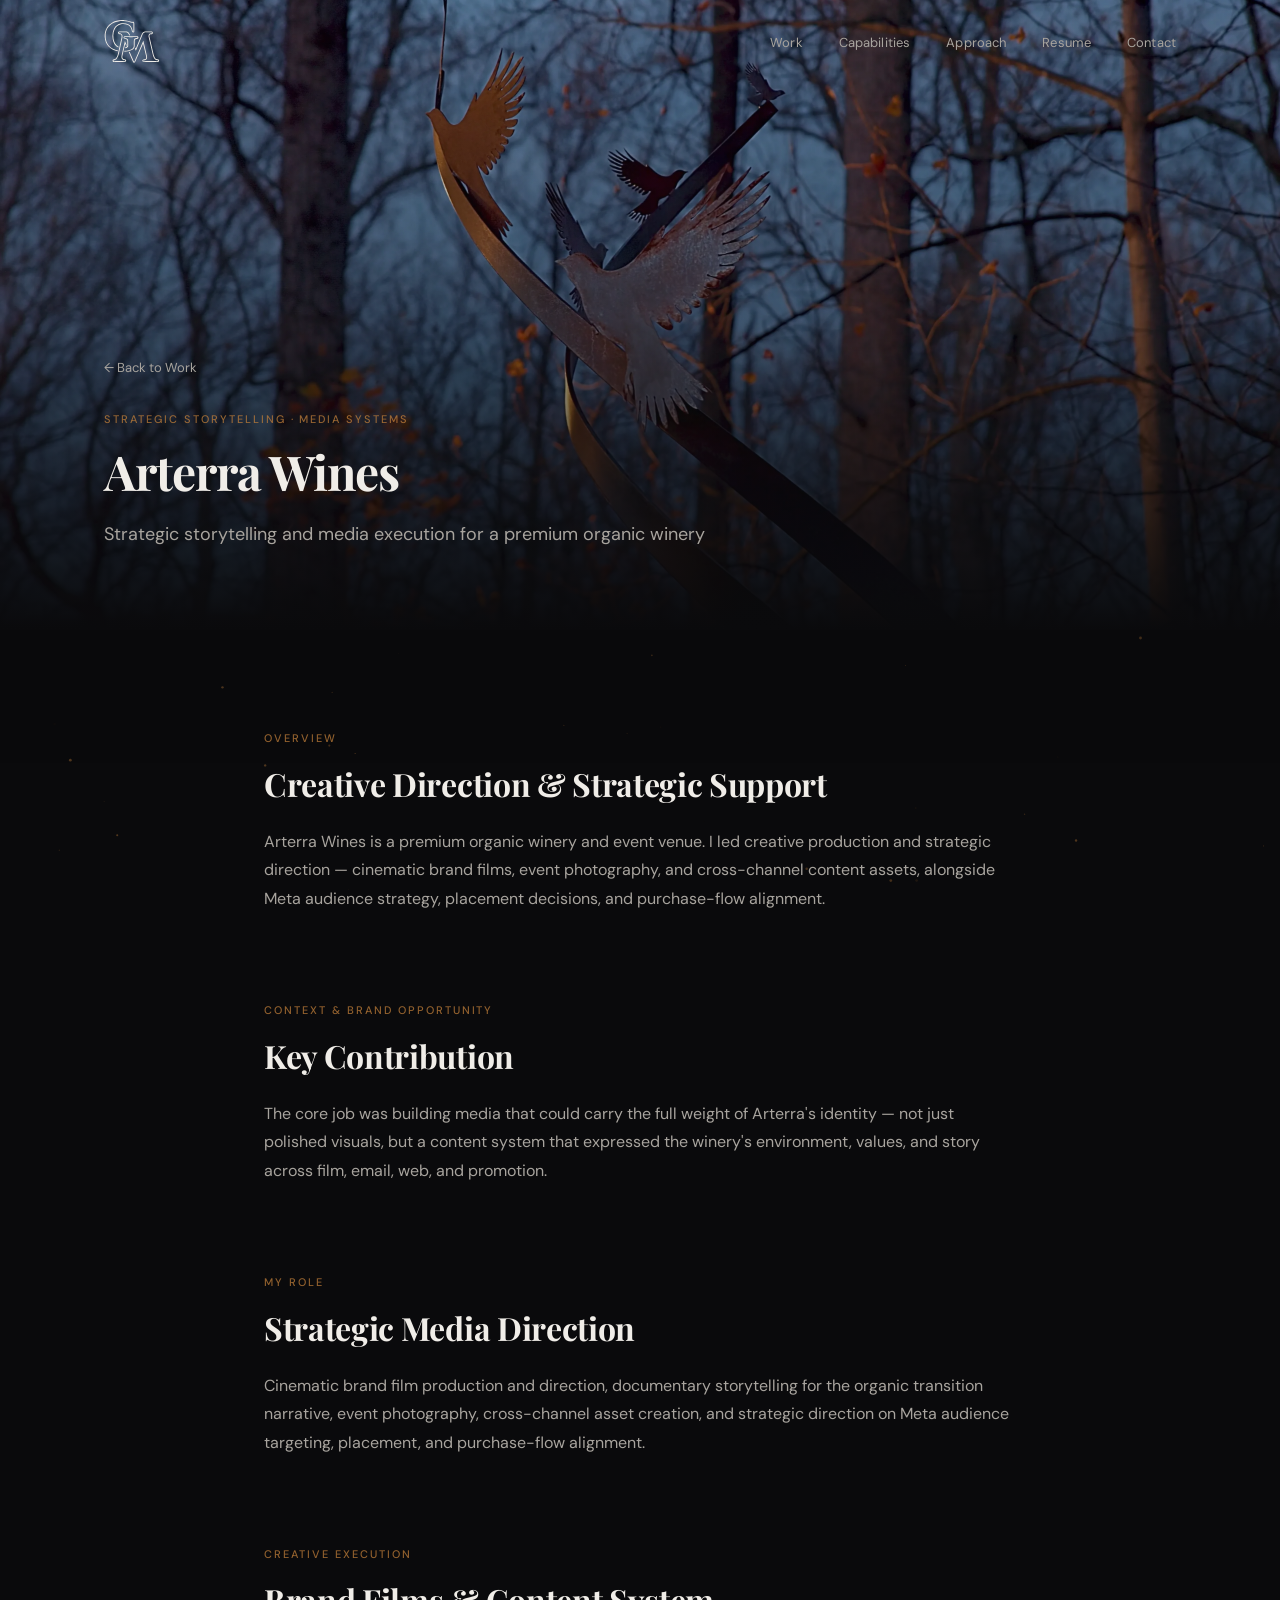
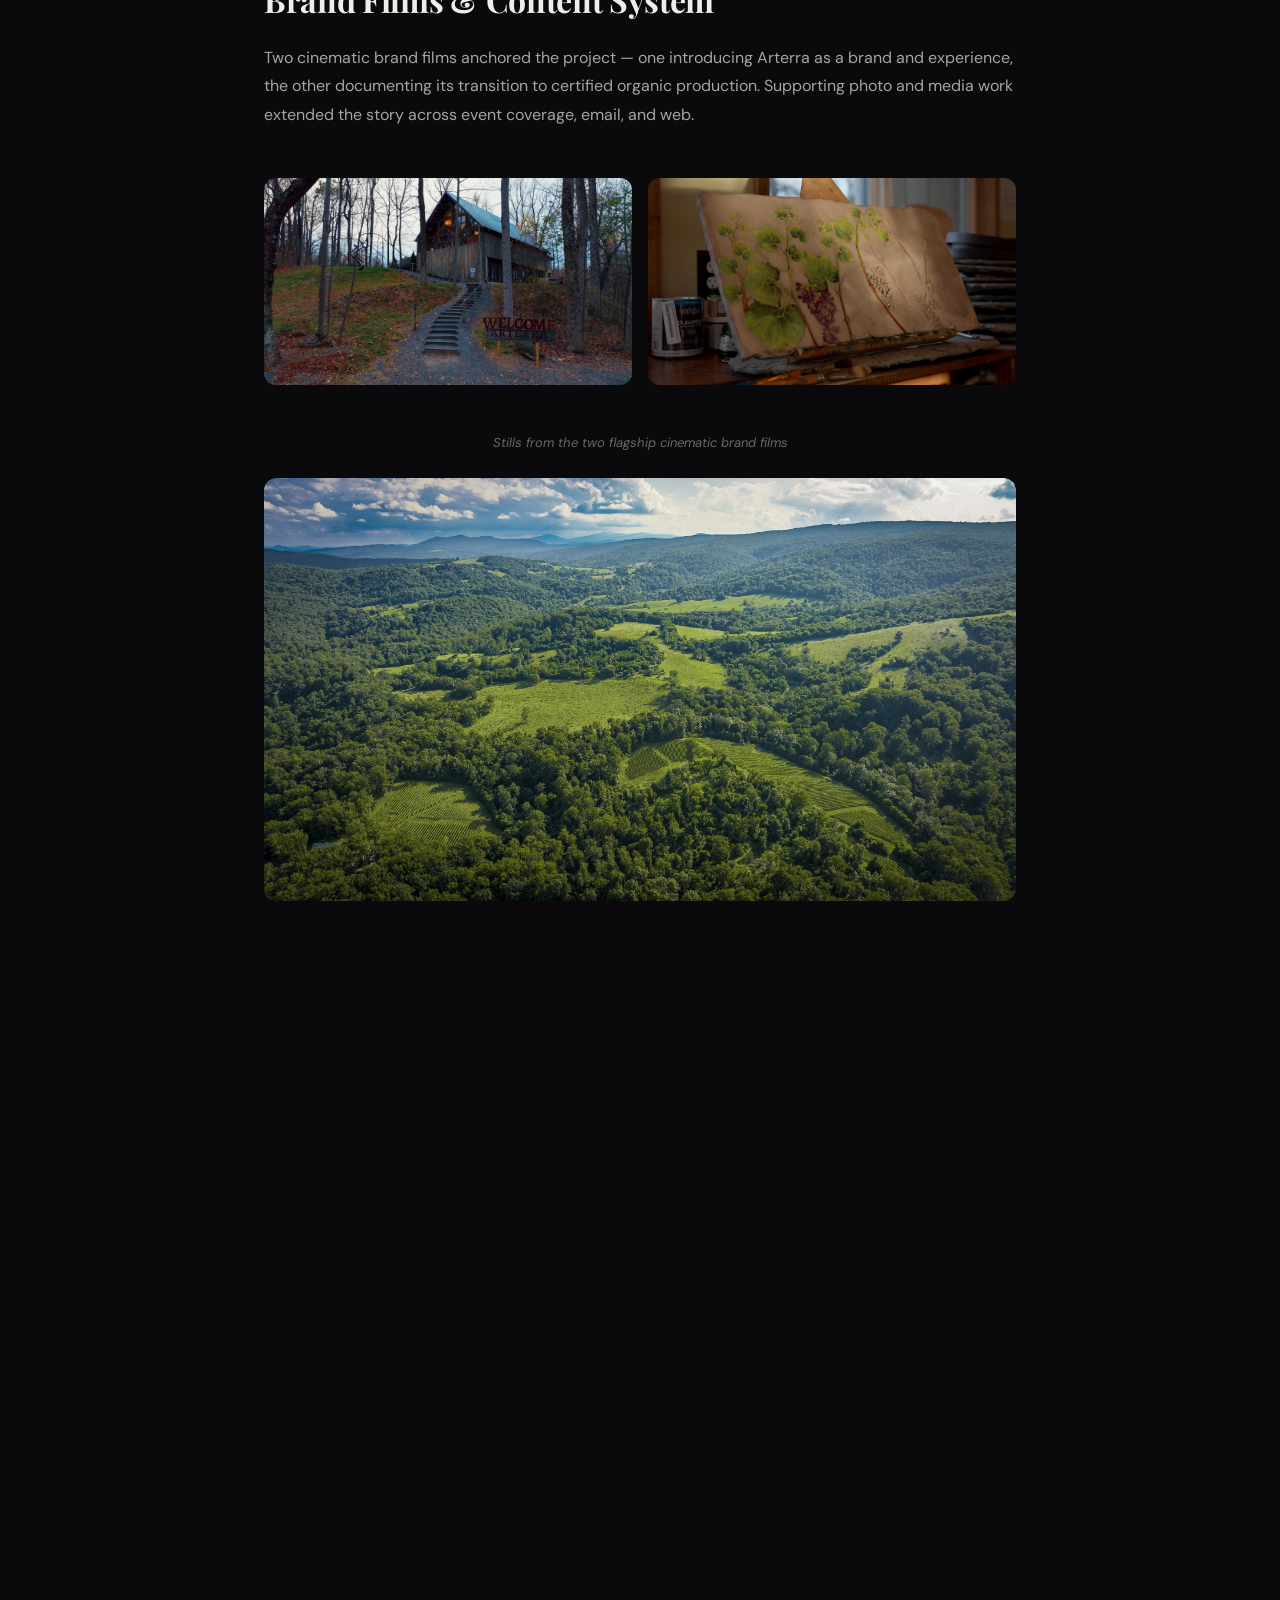
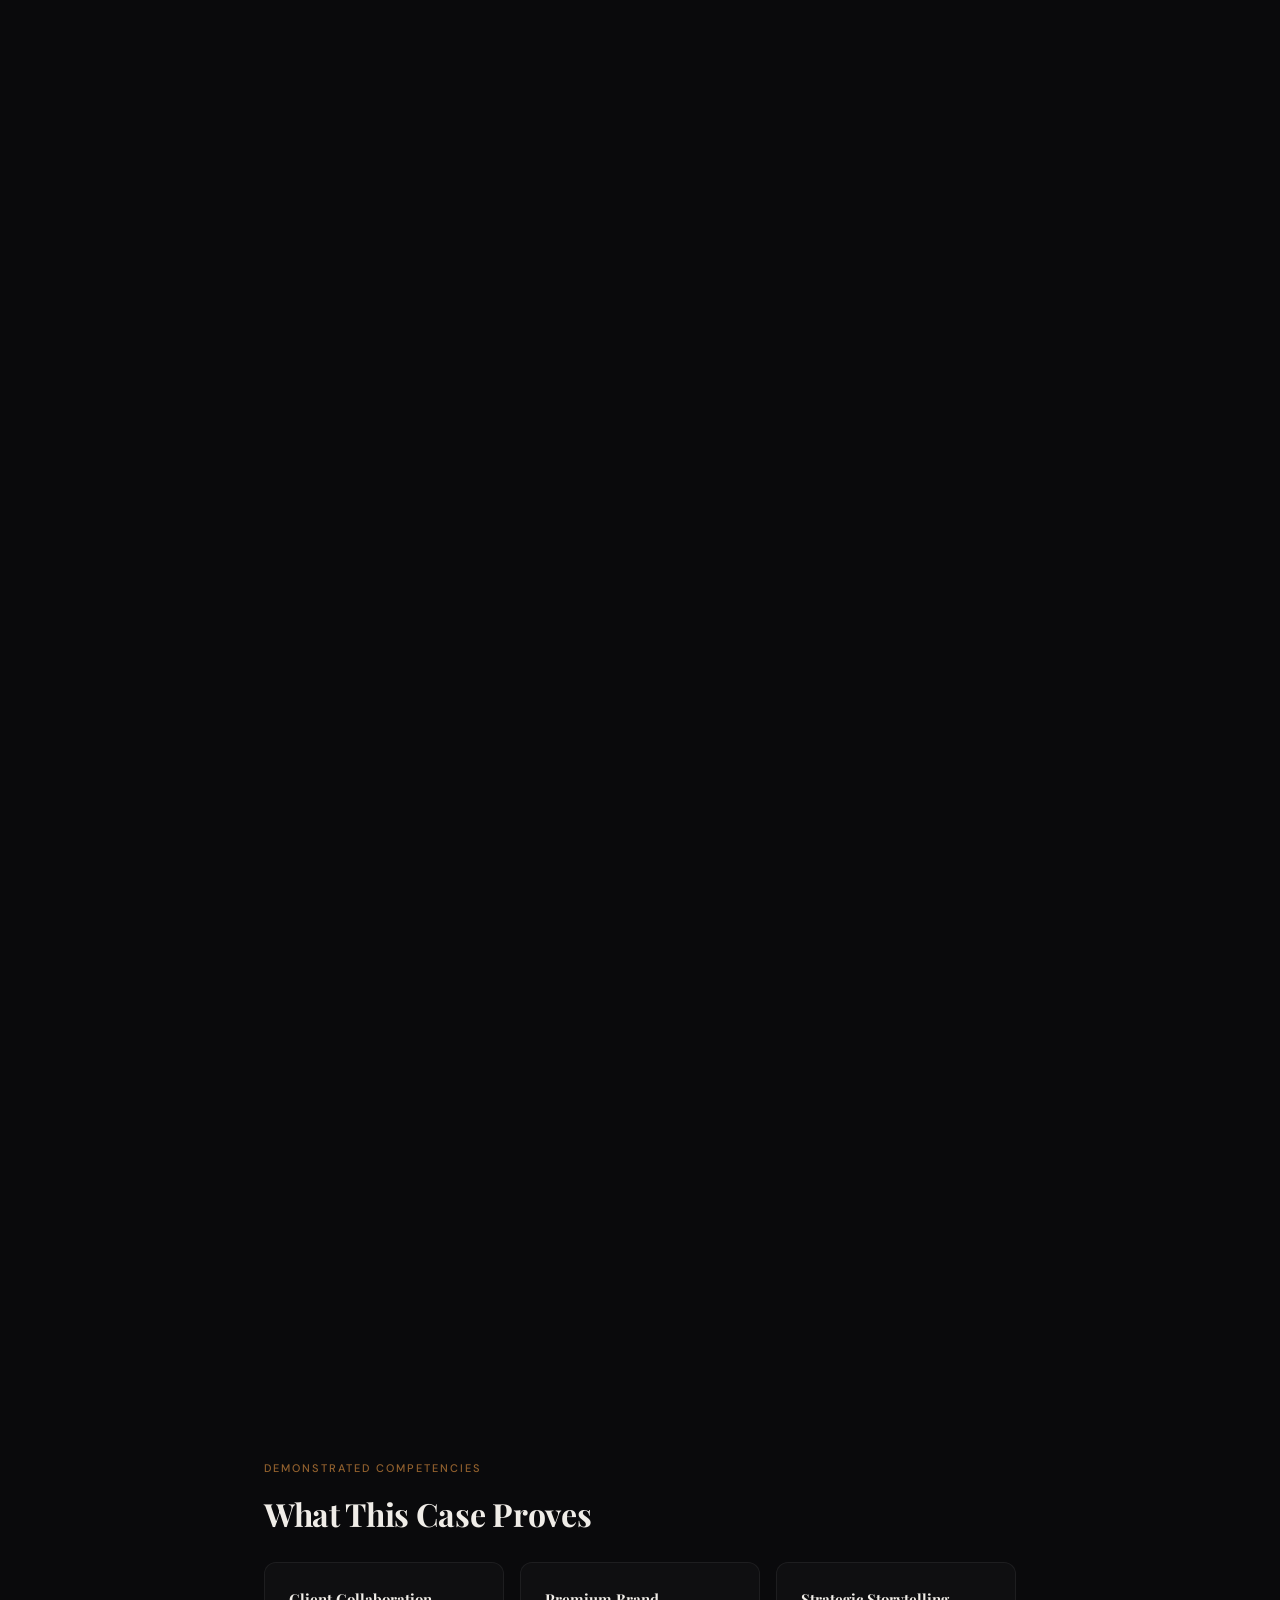
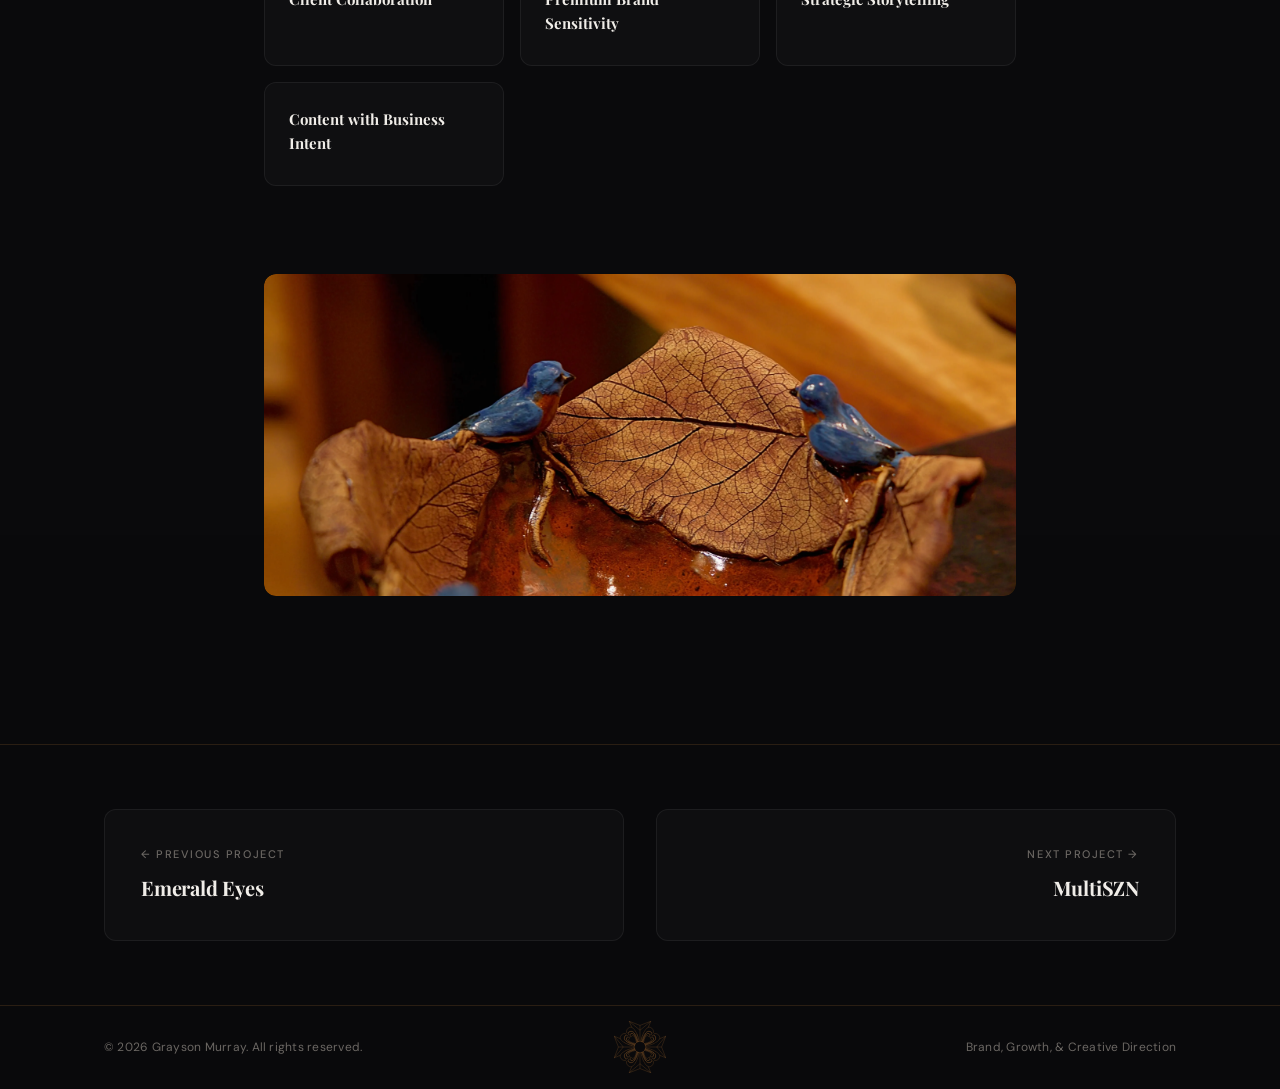
==== arterra-wines.html @ 1dba3976 "Final Edits - Copy & Web Img" ====
<!DOCTYPE html>
<html lang="en">
<head>
  <meta charset="UTF-8">
  <meta name="viewport" content="width=device-width, initial-scale=1.0">
  <link rel="icon" type="image/svg+xml" href="favicon.svg">
  <link rel="icon" type="image/png" sizes="32x32" href="favicon-32x32.png">
  <link rel="icon" type="image/png" sizes="16x16" href="favicon-16x16.png">
  <link rel="apple-touch-icon" sizes="180x180" href="apple-touch-icon.png">
  <title>Arterra Wines — Case Study | Grayson Murray</title>
  <meta name="description" content="Strategic storytelling and media execution for a premium organic winery.">
  <link rel="preconnect" href="https://fonts.googleapis.com">
  <link rel="preconnect" href="https://fonts.gstatic.com" crossorigin>
  <link href="https://fonts.googleapis.com/css2?family=DM+Sans:ital,opsz,wght@0,9..40,400;0,9..40,500;1,9..40,400&family=Playfair+Display:ital,wght@0,400;0,600;0,700;1,400&display=swap" rel="stylesheet">
  <link rel="stylesheet" href="styles.css?v=9">
</head>
<body>

  <!-- Starfield canvas — fixed behind all content -->
  <canvas id="starfield" aria-hidden="true"></canvas>


  <!-- Navigation -->
  <nav class="nav" id="nav">
    <div class="container">
      <a href="index.html" class="nav__logo" aria-label="Grayson Murray — Home">
        <svg class="nav__logo-svg" viewBox="-10 860 900 640" xmlns="http://www.w3.org/2000/svg">
          <path fill="currentColor" d="M406.67572,1096.50627l-48.10748-.01544-44.69989-1.2384-12.41223-.19116c-4.47839-.06891-8.90582-.01526-13.21295,1.03363-8.71002,2.12109-14.17737,9.5144-14.22736,18.37622-.03937,6.98383,3.24365,12.83746,9.47809,16.10321,10.53021,5.51599,20.26978,3.10272,32.36041,8.17053,6.04919,2.53552,9.56573,7.38977,10.85901,13.758,1.87152,9.21533,2.44598,18.20581,2.46375,27.77911l.10309,55.55212c.02594,13.98102-19.38196,20.12994-30.21088,22.62219l-3.034,13.46002c12.39941-2.15302,27.802-6.83527,36.81641-15.61029,5.11945-4.98358,8.84662-11.5401,8.84082-19.01379l-.05109-65.62854c-.00659-8.45514-1.14056-16.34467-3.09894-24.33154-2.25824-9.20953-8.2879-16.12323-16.86346-20.00781-16.8302-7.62384-36.52545-2.88239-34.83191-14.07928.40973-2.70898,2.93347-4.97119,6.3269-5.16254,6.65912-.37549,13.25732-.25629,20.0791-.07666l37.59912.99017,15.3252.20416,33.013-.00238,15.32538-.20123,37.20197-1.00934,18.98291-.07776c1.79132-.00732,3.5896.5943,5.12012,1.36017,2.47852,1.24017,3.46259,3.64868,3.08783,6.3006-.75763,5.36249-10.85193,6.12646-15.98962,6.95831-21.08679,3.41418-34.21008,7.86853-37.76349,31.78156-1.04181,7.01111-1.66486,13.71552-1.69177,20.87866l-.24445,64.9895c-.04199,11.16925-5.17542,21.02917-12.69073,29.04242-26.16681,27.90051-85.86694,35.91882-122.64148,38.21216l-2.98145,12.72852c37.02588-1.91406,84.35297-8.44904,116.6568-27.82208,18.70734-11.21912,34.26361-29.48297,34.36145-52.29529l.2912-67.89825c.03308-7.71228.92737-14.96338,2.80682-22.15131,4.43561-16.96423,26.36658-12.35724,41.23987-18.6051,7.59973-3.19244,11.84924-10.159,11.28864-18.39398-.49329-7.24585-4.95172-13.10315-11.75366-15.86066-4.72327-1.91486-9.60474-2.11102-14.86023-1.98419l-45.9635,1.10919-12.2973.24658Z"/>
          <path fill="currentColor" d="M791.76007,1449.3972c-1.13489-11.2843-13.99542-17.89673-24.94226-17.76654-11.23187.13361-21.32855-3.59064-28.90094-11.9342-9.49304-10.45972-15.6438-24.47009-20.11304-37.91388-3.04858-9.17047-5.66382-18.242-7.88245-27.78461l-58.23798-250.4906c-1.79718-7.7301-1.39093-15.59711.5423-22.89545,1.68945-6.37793,6.47913-10.77454,12.672-12.42737,10.93274-2.91791,18.28528.3728,26.85608-4.80347,5.19318-3.13635,8.61169-8.29846,9.27924-13.60809.836-6.64966-1.26257-12.65088-6.03864-17.02588-3.93231-3.60217-8.97729-6.14197-14.61505-6.13928l-88.64673.04144c-5.86578.00275-11.16943,1.15839-16.58051,2.73248-15.71698,4.57214-26.78583,16.38361-33.03998,31.39148l-88.85846,213.22943-7.22546-15.68842c-2.00659,5.47546-3.93201,10.53131-7.05945,15.52197l13.93579,32.08887c.25818.59448.70081.6579.98401-.14636l100.54163-241.23041c1.9198-4.60626,4.56018-8.49084,7.69971-12.17285,5.11945-6.00397,12.05005-9.8446,19.76031-11.49652,3.79694-.81348,7.38428-1.52612,11.39154-1.53088l85.17291-.10077c5.95917-.00702,10.90356,3.92804,9.88654,9.00647-.32983,1.64697-1.5437,3.19568-3.31085,4.20447-4.64893,2.65393-12.72302.36493-24.10571,3.6319-10.45947,3.00201-18.18207,10.64838-21.01526,21.33246-2.49426,9.40607-2.87317,19.52289-.58429,29.36426l58.61334,252.02106c3.16077,13.59033,7.24603,26.75427,12.41931,39.53119,10.18597,25.1571,26.6524,46.80432,56.4046,45.96741,5.77222-.16241,14.94183,4.40912,12.22772,9.52271-3.15784,5.94946-16.93207,4.43616-22.73041,4.38739l-15.41565-.1297-44.5271-1.05817-16.17828-.17816c-5.76532-.06348-11.39893-.06213-17.16479-.00031l-16.65851.17871-45.99097,1.05438-17.25989.1571c-5.95099.0542-16.53339,1.1449-21.29633-2.9071-1.06378-.90497-1.81262-2.09216-1.76129-3.30341.21436-5.05731,7.98254-6.93866,12.45172-6.97101,7.79242-.0564,15.23407-.64905,22.50043-3.28772,15.63629-5.6781,21.67804-19.69324,21.63068-35.57623-.02563-8.60114-.85083-16.99512-2.85321-25.54639l-51.31415-219.13989c-.08868-.37866.08301-.84039-.09644-1.41516-.81274-.23602-.90259.16174-.9527.93536l-124.85175,293.92896c-1.25098,2.94495-5.60541,12.8468-8.24573,12.99969-3.06287.17731-7.31561-10.88995-8.67511-14.03119l-57.11688-131.96967-12.64441,3.00574,56.80457,131.24377c3.84937,8.89368,8.40924,22.71429,18.98712,24.37891v.47986h5.27838v-.50885c4.49579-.69928,8.24176-3.89252,10.80194-7.85138,3.06323-4.73676,5.31311-9.70648,7.59357-15.07379l109.18909-256.99591,43.04401,184.06995c2.09821,8.9726,2.56311,17.75439,2.06494,26.72803-1.35315,9.82056-5.42938,16.12201-15.10614,18.97778-10.71057,3.16077-16.11066.64093-25.13617,3.12372-4.53577,1.24768-8.65594,3.39301-11.71387,6.88806-6.64313,7.59277-5.72656,18.54608,2.11676,24.896,8.73138,7.06873,20.3974,5.77075,31.16656,5.65472l16.73737-.18036,45.33716-1.04626,18.05359-.18292c4.38684-.04443,8.60962-.04523,12.99646.00031l17.57208.18225,43.50983,1.04462,16.13843.18719c8.7594.10156,18.81799.97748,26.72241-3.02026,5.13599-2.5976,9.7627-7.27844,9.7627-13.28265h.4798v-5.27802h-.4798Z"/>
          <path fill="currentColor" d="M190.80841,1301.31889c-36.31024-7.42841-70.35431-20.27759-100.48969-42.41083-30.67682-22.53088-53.31592-53.55908-65.4483-89.6875-9.62494-28.6618-12.73273-57.91809-11.66125-88.16003,2.89783-81.79364,44.22485-145.35443,118.55389-179.6933,43.21106-19.96283,92.84247-28.17334,140.31158-27.10303,42.25763.95282,85.58545,12.69067,125.12732,26.6864,10.82281,3.83069,10.00909-4.93726,16.21387-2.39282,1.27722.52374,2.4787,2.31183,2.85901,4.17139,1.34338,6.56879,1.68079,12.94452,1.68878,19.91089l.11456,100.13208c.00323,2.84875-1.78326,7.48193-4.20856,7.48553-2.927.00439-4.71033-4.92572-5.26733-7.6228-4.7301-22.90552-11.20428-44.60468-23.99835-64.38434-10.58618-16.36627-25.05408-29.12708-42.65228-37.52014-22.09839-10.53937-46.00421-13.8009-70.34247-14.50677-15.41937-.4472-30.31848.90247-45.23505,4.74078-40.5647,10.43799-71.84052,37.73511-90.7984,74.66339-9.46844,18.4436-15.68756,38.0835-19.20044,58.65405-5.31793,31.13989-5.40942,62.89508-.13403,94.03217,8.70685,51.39081,35.31628,98.93561,83.5921,122.05591l2.80469-12.8985c-44.84711-22.98993-68.01654-69.6637-74.83203-117.78851-4.24103-29.94635-3.58624-60.22101,2.40295-89.8833,3.07037-15.2063,7.72729-29.45984,14.29749-43.36554,18.46948-39.08997,51.05444-67.30078,94.16425-75.12988,10.61353-1.92749,20.92786-2.65784,31.68665-2.36548,39.81012,1.08185,78.63196,9.63739,102.32727,44.52716,12.71521,18.72235,18.86475,39.9696,23.4491,61.9248,2.06201,9.87512,8.41455,18.22186,18.66608,17.61188,9.73218-.5791,15.96576-10.51648,15.96088-18.83765l-.06061-102.67206c-.00403-6.8241-.54443-13.07983-1.51447-19.69562-1.02167-4.48529-2.5025-8.76471-5.95764-11.93433-6.08423-5.58136-15.24176-5.86151-22.35156-1.21936-37.67212-13.22107-77.56024-24.09528-117.72076-26.64441-2.52197-.1601-4.54633-.37427-6.7594-.37427-8.08612-.40625-16.96967-.41357-24.95245,0-51.23853-.15295-106.22266,13.70581-150.63776,40.67175-52.03851,31.59448-85.38043,79.69061-96.93719,139.51624-1.86017,9.62939-3.67719,19.75317-2.90918,29.49078-1.02338-.18805.0968,3.1723-.95966,3.83856v34.06677c.9668.62402.04584,3.61389.95966,3.3587,7.40906,111.30646,80.35883,179.90326,187.05035,201.21912l2.7984-12.4679Z"/>
          <path fill="currentColor" d="M291.54449,1431.89671c-4.07745-.32983-7.96429-.22858-11.99133-.95337-17.57922-3.16376-23.44159-19.1684-22.93671-35.30255.24188-7.72998,1.1449-15.0708,2.90344-22.7066l38.5755-167.50031,14.85181,33.89136c1.41718-.53802,2.63898-1.6557,3.4408-3.08972l-.23529-20.88458-21.74017-50.26208-47.64044,207.06012c-2.00262,8.70404-2.73029,17.25671-2.71643,25.97351.02991,18.8634,7.39056,36.37848,26.01263,43.20636,14.12238,5.17804,21.21021.46008,28.30328,6.19952,1.91364,1.54846,2.88171,4.14978,1.57483,6.2926-3.4881,5.71912-14.26459,4.46576-19.74866,4.40533l-12.46295-.13733-42.1806-1.19391-24.51886.00043-43.11267,1.19617-12.01007.12988c-5.1178.0553-15.56299,1.44763-18.37482-4.78241-2.17279-4.81421,4.63672-9.09613,9.43536-9.0791,7.28564.02594,14.04034-1.50006,20.48413-5.11157,15.98975-8.96173,27.22302-26.80518,34.37604-43.35339,5.30737-12.27844,9.61438-24.95618,12.55334-38.18445l52.22772-235.07593c5.48718-24.69788,5.59265-58.92426-24.10028-66.99475-11.41919-3.10364-19.13251.45831-24.28656-6.24384-2.0755-2.69891-1.65137-6.19,1.20923-8.06909,1.87415-1.23114,4.09418-2.04736,6.61444-2.04602l94.22626.05005c3.76471.00201,7.10754.67676,10.65625,1.42249,7.83063,1.64569,14.5528,5.82996,19.55292,11.98816,2.89954,3.57104,5.28894,7.27423,7.14856,11.50696l8.4931,19.33136,12.9151.07605c.55475.0033.7674-.37042.54395-.87823l-10.60333-24.0899c-5.5011-12.49811-15.95386-23.85278-29.1709-28.41644-6.86664-2.37097-13.80884-3.59918-21.34167-3.60236l-92.47675-.03943c-5.17267-.0022-9.95978,1.70721-13.92798,4.43573-8.53217,5.8667-10.22754,17.06409-4.30304,25.41632,4.41931,6.23022,11.33447,9.6178,19.13568,10.0152,4.04651.20618,7.88281.16504,11.80396,1.16791,15.23462,3.89648,18.5506,18.47186,18.06012,32.44501-.22076,6.28931-.8089,12.31891-2.21167,18.62848l-52.58246,236.51245c-5.35974,24.1076-23.54089,76.3313-53.79333,76.44611-7.17633.02722-14.14282,2.43573-18.88922,7.79694-3.81689,4.31134-5.5036,9.5907-4.43066,15.60547,1.69019,9.47498,11.34436,15.31281,20.5827,15.67413,5.93945.2323,11.60315.16211,17.62927.0025l46.99286-1.24463,25.96661-.00525,46.5379,1.24213c6.48309.17303,12.58508.29767,18.96741-.03595,6.0108-.31421,11.75781-2.31061,16.05206-6.36707,7.07361-6.68195,7.5177-17.08594,1.11804-24.42078-4.28918-4.91595-10.5545-7.51343-17.15845-8.04767Z"/>
        </svg>
      </a>
      <ul class="nav__links">
        <li><a href="index.html#work" class="nav__link">Work</a></li>
        <li><a href="index.html#capabilities" class="nav__link">Capabilities</a></li>
        <li><a href="index.html#approach" class="nav__link">Approach</a></li>
        <li><a href="index.html#resume" class="nav__link">Resume</a></li>
        <li><a href="index.html#contact" class="nav__link">Contact</a></li>
      </ul>
      <button class="nav__mobile-toggle" id="mobileToggle" aria-label="Open menu">
        <span></span>
        <span></span>
        <span></span>
      </button>
    </div>
  </nav>

  <!-- Mobile Menu -->
  <div class="mobile-menu" id="mobileMenu">
    <a href="index.html#work" class="mobile-menu__link">Work</a>
    <a href="index.html#capabilities" class="mobile-menu__link">Capabilities</a>
    <a href="index.html#approach" class="mobile-menu__link">Approach</a>
    <a href="index.html#resume" class="mobile-menu__link">Resume</a>
    <a href="index.html#contact" class="mobile-menu__link">Contact</a>
  </div>

  <!-- Case Hero -->
  <section class="case-hero">
    <div class="case-hero__bg">
      <picture>
                <source srcset="Site%20Media/Strongest%20Visuals/ARTERRA%20WINES%20STRONGEST%20VISUAL.webp" type="image/webp">
                <img src="Site%20Media/Strongest%20Visuals/ARTERRA%20WINES%20STRONGEST%20VISUAL.jpg" alt="Arterra Wines — Strongest Visual" class="case-hero__bg-img">
              </picture>
    </div>
    <div class="container">
      <div class="case-hero__content fade-in">
        <a href="index.html#work" class="case-hero__back">&larr; Back to Work</a>
        <span class="label case-hero__category">Strategic Storytelling &middot; Media Systems</span>
        <h1 class="heading-xl case-hero__title">Arterra Wines</h1>
        <p class="body-lg case-hero__subtitle">Strategic storytelling and media execution for a premium organic winery</p>
      </div>
    </div>
  </section>

  <!-- Case Body -->
  <div class="case-body">
    <div class="container">

      <!-- Intro -->
      <section class="case-section fade-in">
        <span class="label case-section__label">Overview</span>
        <h2 class="heading-md case-section__title">Creative Direction &amp; Strategic Support</h2>
        <p class="case-section__text">Arterra Wines is a premium organic winery and event venue. I led creative production and strategic direction — cinematic brand films, event photography, and cross-channel content assets, alongside Meta audience strategy, placement decisions, and purchase-flow alignment.</p>
      </section>

      <!-- Key Contribution -->
      <section class="case-section fade-in">
        <span class="label case-section__label">Context &amp; Brand Opportunity</span>
        <h2 class="heading-md case-section__title">Key Contribution</h2>
        <p class="case-section__text">The core job was building media that could carry the full weight of Arterra's identity — not just polished visuals, but a content system that expressed the winery's environment, values, and story across film, email, web, and promotion.</p>
      </section>

      <!-- My Role -->
      <section class="case-section fade-in">
        <span class="label case-section__label">My Role</span>
        <h2 class="heading-md case-section__title">Strategic Media Direction</h2>
        <p class="case-section__text">Cinematic brand film production and direction, documentary storytelling for the organic transition narrative, event photography, cross-channel asset creation, and strategic direction on Meta audience targeting, placement, and purchase-flow alignment.</p>
      </section>

      <!-- Creative Execution -->
      <section class="case-section fade-in">
        <span class="label case-section__label">Creative Execution</span>
        <h2 class="heading-md case-section__title">Brand Films &amp; Content System</h2>
        <p class="case-section__text">Two cinematic brand films anchored the project — one introducing Arterra as a brand and experience, the other documenting its transition to certified organic production. Supporting photo and media work extended the story across event coverage, email, and web.</p>

        <div class="case-media-grid case-media-grid--2">
          <picture>
                <source srcset="Site%20Media/Arterra%20Remaining%20Media/Still%20-%20Arterra%20Brand%20Identity%20Film.webp" type="image/webp">
                <img src="Site%20Media/Arterra%20Remaining%20Media/Still%20-%20Arterra%20Brand%20Identity%20Film.jpg" alt="Still — Arterra Brand Identity Film" style="width: 100%; aspect-ratio: 16/9; object-fit: cover; border-radius: 12px;">
              </picture>
          <picture>
                <source srcset="Site%20Media/Arterra%20Remaining%20Media/Still%20-%20Organic%20Transition%20Film.webp" type="image/webp">
                <img src="Site%20Media/Arterra%20Remaining%20Media/Still%20-%20Organic%20Transition%20Film.jpg" alt="Still — Organic Transition Film" style="width: 100%; aspect-ratio: 16/9; object-fit: cover; border-radius: 12px;">
              </picture>
        </div>
        <p class="case-media__caption">Stills from the two flagship cinematic brand films</p>

        <!-- Optional third still -->
        <div class="case-media" style="margin-top:24px;">
          <picture>
                <source srcset="Site%20Media/Arterra%20Remaining%20Media/Optional%20Still%20%E2%80%94%20Venue%20-%20Process%20-%20Experience.webp" type="image/webp">
                <img src="Site%20Media/Arterra%20Remaining%20Media/Optional%20Still%20%E2%80%94%20Venue%20-%20Process%20-%20Experience.jpg" alt="Optional Still — Venue / Process / Experience" style="width: 100%; aspect-ratio: 16/9; object-fit: cover; border-radius: 12px;">
              </picture>
        </div>
      </section>

      <!-- Supporting Assets -->
      <section class="case-section fade-in">
        <span class="label case-section__label">Supporting Work</span>
        <h2 class="heading-md case-section__title">Extended Asset Gallery</h2>
        <p class="case-section__text">Event photography, product detail, venue environment, and guest-facing lifestyle imagery — a content system built to serve multiple channels at consistent quality.</p>

        <div class="case-media-grid case-media-grid--3" style="margin-top: 24px;">
          <picture>
                <source srcset="Site%20Media/Arterra%20Remaining%20Media/Event%20Photography.webp" type="image/webp">
                <img src="Site%20Media/Arterra%20Remaining%20Media/Event%20Photography.jpg" alt="Event Photography" style="width: 100%; aspect-ratio: 3/2; object-fit: cover; border-radius: 12px;">
              </picture>
          <picture>
                <source srcset="Site%20Media/Arterra%20Remaining%20Media/Wine%20:%20Product%20Detail.webp" type="image/webp">
                <img src="Site%20Media/Arterra%20Remaining%20Media/Wine%20:%20Product%20Detail.jpg" alt="Wine / Product Detail" style="width: 100%; aspect-ratio: 3/2; object-fit: cover; border-radius: 12px;">
              </picture>
          <picture>
                <source srcset="Site%20Media/Arterra%20Remaining%20Media/Venue%20-%20Environment.webp" type="image/webp">
                <img src="Site%20Media/Arterra%20Remaining%20Media/Venue%20-%20Environment.jpg" alt="Venue / Environment" style="width: 100%; aspect-ratio: 3/2; object-fit: cover; object-position: center top; border-radius: 12px;">
              </picture>
        </div>

        <div class="case-media" style="margin-top:16px;">
          <picture>
                <source srcset="Site%20Media/Arterra%20Remaining%20Media/Lifestyle%20:%20Guest-Facing%20Image.webp" type="image/webp">
                <img src="Site%20Media/Arterra%20Remaining%20Media/Lifestyle%20:%20Guest-Facing%20Image.jpg" alt="Lifestyle / Guest-Facing Image" style="width: 100%; aspect-ratio: 21/9; object-fit: cover; object-position: center 70%; border-radius: 12px;">
              </picture>
        </div>
        <p class="case-media__caption">Supporting media across event, product, venue, and experience contexts</p>
      </section>

      <!-- Optional Video Embed -->
      <section class="case-section fade-in">
        <span class="label case-section__label">Featured Film</span>
        <h2 class="heading-md case-section__title">Embedded Brand Film</h2>
        <div class="case-media">
          <div style="position: relative; width: 100%; aspect-ratio: 16/9; border-radius: 12px; overflow: hidden;">
            <iframe
              src="https://www.youtube.com/embed/r7kA5rF1nvU"
              title="Arterra Wines — Brand Film"
              frameborder="0"
              allow="accelerometer; autoplay; clipboard-write; encrypted-media; gyroscope; picture-in-picture; web-share"
              allowfullscreen
              style="position: absolute; inset: 0; width: 100%; height: 100%; border: none;">
            </iframe>
          </div>
        </div>
      </section>

      <!-- Ad Infrastructure -->
      <section class="case-section fade-in">
        <span class="label case-section__label">Ad Infrastructure</span>
        <h2 class="heading-md case-section__title">Digital Alignment &amp; Refinement</h2>
        <p class="case-section__text">Alongside creative production, I directed Meta audience strategy, ad placement, creative format optimization, and purchase-flow alignment — connecting the storytelling assets to practical business goals.</p>
      </section>

      <!-- Outcomes -->
      <section class="case-section fade-in">
        <span class="label case-section__label">Outcomes</span>
        <h2 class="heading-md case-section__title">Impact</h2>
        <p class="case-section__text">Arterra gained a cohesive content library — brand films, event coverage, product and venue photography — built to serve both brand storytelling and digital marketing across channels. The organic transition film gave the winery a narrative asset it could deploy repeatedly as that certification became central to its positioning.</p>
      </section>

      <!-- What This Case Proves -->
      <section class="case-section fade-in">
        <span class="label case-section__label">Demonstrated Competencies</span>
        <h2 class="heading-md case-section__title">What This Case Proves</h2>
        <div class="proves-grid">
          <div class="proves-item">
            <div class="proves-item__title">Client Collaboration</div>
          </div>
          <div class="proves-item">
            <div class="proves-item__title">Premium Brand Sensitivity</div>
          </div>
          <div class="proves-item">
            <div class="proves-item__title">Strategic Storytelling</div>
          </div>
          <div class="proves-item">
            <div class="proves-item__title">Content with Business Intent</div>
          </div>
        </div>
      </section>

      <!-- Closing Image -->
      <section class="case-section fade-in">
        <div class="case-media">
          <picture>
                <source srcset="Site%20Media/Arterra%20Remaining%20Media/Quiet%2C%20Refined%20Closing%20Image%20%E2%80%94%20Arterra%20Detail.webp" type="image/webp">
                <img src="Site%20Media/Arterra%20Remaining%20Media/Quiet%2C%20Refined%20Closing%20Image%20%E2%80%94%20Arterra%20Detail.jpg" alt="Quiet, Refined Closing Image — Arterra Detail" style="width: 100%; aspect-ratio: 21/9; object-fit: cover; border-radius: 12px;">
              </picture>
        </div>
      </section>

    </div>
  </div>

  <!-- Case Navigation -->
  <nav class="case-nav">
    <div class="container">
      <a href="emerald-eyes.html" class="case-nav__item">
        <div class="case-nav__direction">&larr; Previous Project</div>
        <div class="case-nav__title">Emerald Eyes</div>
      </a>
      <a href="multiszn.html" class="case-nav__item case-nav__item--next">
        <div class="case-nav__direction">Next Project &rarr;</div>
        <div class="case-nav__title">MultiSZN</div>
      </a>
    </div>
  </nav>

  <!-- Footer -->
  <footer class="footer">
    <div class="container">
      <span class="footer__text">&copy; 2026 Grayson Murray. All rights reserved.</span>
      <div class="footer__geo-mark" aria-hidden="true">
        <img src="Cross.svg" class="geo-cross--static" alt="">
      </div>
      <span class="footer__text">Brand, Growth, &amp; Creative Direction</span>
    </div>
  </footer>

  <script src="script.js"></script>
</body>
</html>
---- styles.css ----
/* ===== RESET & BASE ===== */
*, *::before, *::after {
  margin: 0;
  padding: 0;
  box-sizing: border-box;
}

:root {
  /* Dark mode — deep amber/copper palette */
  --color-bg:                   #0a0a0c;
  --color-surface:              #111115;
  --color-surface-2:            #18181e;
  --color-surface-3:            #1f1f27;

  --color-accent:               #c17f3a;
  --color-accent-glow:          rgba(193, 127, 58, 0.15);
  --color-accent-dim:           rgba(193, 127, 58, 0.55);
  --color-accent-border:        rgba(193, 127, 58, 0.18);
  --color-accent-border-strong: rgba(193, 127, 58, 0.35);

  --color-text:                 #f0ede8;
  --color-text-2:               #a8a49e;
  --color-text-3:               #6b6763;

  --color-border:               rgba(255, 255, 255, 0.06);
  --color-border-2:             rgba(255, 255, 255, 0.10);

  /* Compatibility aliases for inline styles in HTML */
  --color-bg-warm:              var(--color-surface-2);
  --color-surface-dim:          var(--color-surface-2);
  --color-dark:                 var(--color-surface);
  --color-dark-surface:         var(--color-surface-2);
  --color-dark-elevated:        var(--color-surface-3);
  --color-border-dark:          var(--color-accent-border);
  --color-text-secondary:       var(--color-text-2);
  --color-text-muted:           var(--color-text-3);
  --color-text-light:           var(--color-text);
  --color-text-light-secondary: var(--color-text-2);
  --color-text-light-muted:     var(--color-text-3);
  --color-white:                var(--color-surface-2);
  --color-black:                var(--color-text);

  --font-display: 'Playfair Display', 'Georgia', serif;
  --font-body: 'DM Sans', -apple-system, BlinkMacSystemFont, 'Segoe UI', sans-serif;
  --max-width: 1200px;
  --section-padding: 140px;
  --transition: 0.4s cubic-bezier(0.16, 1, 0.3, 1);
  --transition-slow: 0.8s cubic-bezier(0.16, 1, 0.3, 1);
}

html {
  font-size: 16px;
  scroll-behavior: smooth;
  -webkit-font-smoothing: antialiased;
  -moz-osx-font-smoothing: grayscale;
  overflow-x: hidden;
}

body {
  font-family: var(--font-body);
  background: var(--color-bg);
  color: var(--color-text);
  line-height: 1.6;
  overflow-x: hidden;
  position: relative;
}

a {
  color: inherit;
  text-decoration: none;
}

img {
  max-width: 100%;
  display: block;
}

::selection {
  background: var(--color-accent);
  color: var(--color-bg);
}

/* Focus visible — accessibility */
*:focus-visible {
  outline: 2px solid var(--color-accent);
  outline-offset: 3px;
}

/* ===== STARFIELD CANVAS ===== */
#starfield {
  position: fixed;
  top: 0;
  left: 0;
  width: 100%;
  height: 100%;
  z-index: 0;
  pointer-events: none;
  /* opacity: 0.5 forces a compositing layer — this is the key to
     making the canvas render correctly on Safari as well as Chrome */
  opacity: 0.5;
}

/* ===== TYPOGRAPHY ===== */
.heading-xl {
  font-family: var(--font-display);
  font-size: clamp(1.8rem, 4vw, 3rem);
  font-weight: 700;
  line-height: 1.12;
  letter-spacing: -0.02em;
  overflow: visible;
}

.heading-lg {
  font-family: var(--font-display);
  font-size: clamp(2rem, 4vw, 3.25rem);
  font-weight: 700;
  line-height: 1.18;
  letter-spacing: -0.015em;
}

.heading-md {
  font-family: var(--font-display);
  font-size: clamp(1.5rem, 2.5vw, 2rem);
  font-weight: 700;
  line-height: 1.25;
  letter-spacing: -0.01em;
}

.heading-sm {
  font-family: var(--font-display);
  font-size: 1.125rem;
  font-weight: 700;
  line-height: 1.35;
  letter-spacing: -0.005em;
}

.body-lg {
  font-size: 1.125rem;
  line-height: 1.75;
  color: var(--color-text-2);
  font-weight: 400;
}

.body-md {
  font-size: 1rem;
  line-height: 1.75;
  color: var(--color-text-2);
}

.body-sm {
  font-size: 0.875rem;
  line-height: 1.6;
  color: var(--color-text-3);
}

.label {
  font-family: var(--font-body);
  font-size: 0.6875rem;
  font-weight: 500;
  letter-spacing: 0.18em;
  text-transform: uppercase;
  color: var(--color-accent);
  opacity: 0.75;
}

.label--light {
  color: var(--color-accent);
  opacity: 0.75;
}

/* ===== LAYOUT ===== */
.container {
  width: 100%;
  max-width: var(--max-width);
  margin: 0 auto;
  padding: 0 clamp(24px, 5vw, 64px);
}

.section {
  padding: var(--section-padding) 0;
  position: relative;
  overflow: hidden;
}

/* Section top border accent — differentiates sections */
#work,
#capabilities,
#approach,
#resume,
.contact {
  border-top: 1px solid var(--color-accent-border);
}

/* Previously-dark sections: semi-opaque so content is legible
   while still allowing the faintest canvas glow at the edges */
.section--dark {
  background: rgba(17, 17, 21, 0.92);
  color: var(--color-text);
}

.section--dark .label {
  color: var(--color-accent);
  opacity: 0.75;
}

.section--dark .body-lg,
.section--dark .body-md {
  color: var(--color-text-2);
}

/* ===== AMBIENT RADIAL GRADIENTS — atmospheric depth ===== */

/* Hero: centered warm bloom, strongest on site */
.hero::before {
  content: '';
  position: absolute;
  inset: 0;
  background: radial-gradient(ellipse 70% 60% at 50% 50%, rgba(193, 127, 58, 0.09) 0%, transparent 70%);
  pointer-events: none;
  z-index: 0;
}

/* Work section: left-side ambient */
#work::before {
  content: '';
  position: absolute;
  inset: 0;
  background: radial-gradient(ellipse 50% 45% at 15% 60%, rgba(193, 127, 58, 0.04) 0%, transparent 60%);
  pointer-events: none;
  z-index: 0;
}

/* Capabilities: upper-right ambient */
#capabilities::before {
  content: '';
  position: absolute;
  inset: 0;
  background: radial-gradient(ellipse 50% 40% at 75% 20%, rgba(193, 127, 58, 0.05) 0%, transparent 60%);
  pointer-events: none;
  z-index: 0;
}

/* Philosophy/Approach: right-side ambient */
#approach::before {
  content: '';
  position: absolute;
  inset: 0;
  background: radial-gradient(ellipse 45% 50% at 80% 50%, rgba(193, 127, 58, 0.04) 0%, transparent 60%);
  pointer-events: none;
  z-index: 0;
}

/* Resume: lower-left ambient, mirrors capabilities */
#resume::before {
  content: '';
  position: absolute;
  inset: 0;
  background: radial-gradient(ellipse 50% 40% at 25% 80%, rgba(193, 127, 58, 0.04) 0%, transparent 60%);
  pointer-events: none;
  z-index: 0;
}

/* Contact: centered warm bloom */
.contact::before {
  content: '';
  position: absolute;
  inset: 0;
  background: radial-gradient(ellipse 65% 55% at 50% 50%, rgba(193, 127, 58, 0.07) 0%, transparent 65%);
  pointer-events: none;
  z-index: 0;
}

/* ===== SACRED GEOMETRY ===== */

/* Hero sacred geometry — large ring system now hidden in favour of
   the compact in-flow ornament (.hero__ornament) positioned above the text */
.hero__sacred-geo {
  display: none;
}

/* ===== HERO COMPACT ORNAMENT (above-text sacred geometry) ===== */
.hero__ornament {
  width: 160px;
  height: 160px;
  margin: 0 auto 44px;
  position: relative;
  flex-shrink: 0;
  filter: drop-shadow(0 0 14px rgba(193, 127, 58, 0.3));
  transition: opacity 0.4s ease;
}

/* ===== HERO CROSS SVG ===== */
.geo-cross {
  width: 100%;
  height: 100%;
  display: block;
  opacity: 0.5;
  transform-origin: center center;
  animation: geoSpin 90s linear infinite;
}

.geo-cross--contact {
  opacity: 0.25;
}

.geo-cross--static {
  width: 52px;
  height: 52px;
  display: block;
  opacity: 0.75;
}

/* Footer containers have opacity: 0.75 — bump img to compensate to ~0.55 effective */
.footer__geo-mark .geo-cross--static {
  opacity: 1.00;
}

/* ===== SACRED GEOMETRY SVG SYSTEM ===== */
.geo-svg {
  width: 100%;
  height: 100%;
  overflow: visible;
}

@keyframes geoSpin {
  from { transform: rotate(0deg); }
  to { transform: rotate(360deg); }
}

@keyframes dashRingCW {
  from { transform: rotate(0deg); }
  to   { transform: rotate(360deg); }
}

@keyframes dashRingCCW {
  from { transform: rotate(0deg); }
  to   { transform: rotate(-360deg); }
}

/* All rotating groups pivot around SVG center */
[class^="geo-rotate"] {
  transform-box: view-box;
  transform-origin: center;
  will-change: transform;
}

/* Dashed concentric ring rotations — large CW, mid CCW, small CW */
.geo-ring-dash-outer,
.geo-ring-dash-mid,
.geo-ring-dash-inner {
  transform-box: view-box;
  transform-origin: center;
  will-change: transform;
}

.geo-ring-dash-outer {
  animation: dashRingCW  65s linear infinite;
}

.geo-ring-dash-mid {
  animation: dashRingCCW 40s linear infinite;
}

.geo-ring-dash-inner {
  animation: dashRingCW  25s linear infinite;
}

/* Rings: gentle opacity pulse */
.geo-rings { animation: sacredPulse 7s ease-in-out infinite; }

/* Group A: Cardinal lines + tick marks — CW 80s */
.geo-rotate-a { animation: geoSpin 80s linear infinite; }

/* Group B: Diagonal dashed lines — CCW 120s */
.geo-rotate-b { animation: geoSpin 120s linear infinite reverse; }

/* Group C: Outer triangle — CW 50s */
.geo-rotate-c { animation: geoSpin 50s linear infinite; }

/* Group D: Diamond / square (dashed) — CCW 70s */
.geo-rotate-d { animation: geoSpin 70s linear infinite reverse; }

/* Group E: Inner inverted triangle — CW 35s */
.geo-rotate-e { animation: geoSpin 35s linear infinite; }

/* Group F: Outer orbit dots — CW 40s */
.geo-rotate-f { animation: geoSpin 40s linear infinite; }

/* Group G: Middle orbit dots — CCW 28s */
.geo-rotate-g { animation: geoSpin 28s linear infinite reverse; }

/* Group H: Inner orbit dot — CW 18s */
.geo-rotate-h { animation: geoSpin 18s linear infinite; }

/* Also keep old responsive overrides but they won't apply since display:none */

/* === LAYER 1: Static concentric rings (pulse only) === */
.sacred-ring {
  position: absolute;
  border-radius: 50%;
  top: 50%;
  left: 50%;
  transform: translate(-50%, -50%);
}

.sacred-ring--1 {
  width: 500px;
  height: 500px;
  border: 1.5px solid rgba(193, 127, 58, 0.35);
  animation: sacredPulse 8s ease-in-out infinite;
}

.sacred-ring--2 {
  width: 370px;
  height: 370px;
  border: 1px solid rgba(193, 127, 58, 0.30);
  animation: sacredPulse 8s ease-in-out infinite 1.2s;
}

.sacred-ring--3 {
  width: 240px;
  height: 240px;
  border: 1px solid rgba(193, 127, 58, 0.28);
  animation: sacredPulse 8s ease-in-out infinite 2.4s;
}

.sacred-ring--4 {
  width: 120px;
  height: 120px;
  border: 1px solid rgba(193, 127, 58, 0.25);
  animation: sacredPulse 8s ease-in-out infinite 3.6s;
}

.sacred-ring--center {
  width: 8px;
  height: 8px;
  background: rgba(193, 127, 58, 0.6);
  animation: sacredGlow 4s ease-in-out infinite;
}

/* === LAYER 2: Slow-rotating cross lines (60s) === */
.sacred-line {
  position: absolute;
  top: 50%;
  left: 50%;
  transform-origin: center;
}

.sacred-line--h {
  width: 500px;
  height: 1px;
  background: rgba(193, 127, 58, 0.18);
  transform: translate(-50%, -50%);
  animation: sacredSpin 60s linear infinite;
}

.sacred-line--v {
  width: 1px;
  height: 500px;
  background: rgba(193, 127, 58, 0.18);
  transform: translate(-50%, -50%);
  animation: sacredSpin 60s linear infinite;
}

.sacred-line--d1 {
  width: 500px;
  height: 1px;
  background: rgba(193, 127, 58, 0.12);
  transform: translate(-50%, -50%) rotate(45deg);
  animation: sacredSpin 60s linear infinite;
}

.sacred-line--d2 {
  width: 500px;
  height: 1px;
  background: rgba(193, 127, 58, 0.12);
  transform: translate(-50%, -50%) rotate(-45deg);
  animation: sacredSpin 60s linear infinite;
}

/* === LAYER 3: Counter-rotating vesica piscis (45s reverse) === */
.sacred-vesica {
  position: absolute;
  border-radius: 50%;
  width: 290px;
  height: 290px;
  border: 1px solid rgba(193, 127, 58, 0.22);
  top: 50%;
  left: 50%;
}

.sacred-vesica--left {
  transform: translate(calc(-50% - 72px), -50%);
  animation: vesicaShiftH 12s ease-in-out infinite;
}

.sacred-vesica--right {
  transform: translate(calc(-50% + 72px), -50%);
  animation: vesicaShiftH 12s ease-in-out infinite 6s;
}

.sacred-vesica--top {
  transform: translate(-50%, calc(-50% - 72px));
  animation: vesicaShiftV 12s ease-in-out infinite 3s;
}

.sacred-vesica--bottom {
  transform: translate(-50%, calc(-50% + 72px));
  animation: vesicaShiftV 12s ease-in-out infinite 9s;
}

/* === LAYER 4 / 5: Structural hollow circles orbiting concentric rings === */
.sacred-ring-orbit {
  position: absolute;
  top: 50%;
  left: 50%;
  border-radius: 50%;
  transform: translate(-50%, -50%);
}

/* Orbits ring 1 (outermost - 500px) */
.sacred-ring-orbit--1 {
  width: 500px;
  height: 500px;
  animation: sacredOrbit 45s linear infinite;
}

.sacred-ring-orbit--1::before {
  content: '';
  position: absolute;
  width: 28px;
  height: 28px;
  border: 1.5px solid rgba(193, 127, 58, 0.40);
  background: transparent;
  border-radius: 50%;
  top: -14px;
  left: 50%;
  transform: translateX(-50%);
  animation: sacredPulse 6s ease-in-out infinite;
}

.sacred-ring-orbit--1::after {
  content: '';
  position: absolute;
  width: 18px;
  height: 18px;
  border: 1.5px solid rgba(193, 127, 58, 0.30);
  background: transparent;
  border-radius: 50%;
  bottom: -9px;
  left: 50%;
  transform: translateX(-50%);
  animation: sacredPulse 6s ease-in-out infinite 3s;
}

/* Orbits ring 2 (370px) - counter direction */
.sacred-ring-orbit--2 {
  width: 370px;
  height: 370px;
  animation: sacredOrbit 32s linear infinite reverse;
}

.sacred-ring-orbit--2::before {
  content: '';
  position: absolute;
  width: 22px;
  height: 22px;
  border: 1.5px solid rgba(193, 127, 58, 0.45);
  background: transparent;
  border-radius: 50%;
  top: 50%;
  left: -11px;
  transform: translateY(-50%);
  animation: sacredPulse 5s ease-in-out infinite;
}

.sacred-ring-orbit--2::after {
  content: '';
  position: absolute;
  width: 14px;
  height: 14px;
  border: 1.5px solid rgba(193, 127, 58, 0.32);
  background: transparent;
  border-radius: 50%;
  top: 50%;
  right: -7px;
  transform: translateY(-50%);
  animation: sacredPulse 5s ease-in-out infinite 2.5s;
}

/* Orbits ring 3 (240px) */
.sacred-ring-orbit--3 {
  width: 240px;
  height: 240px;
  animation: sacredOrbit 25s linear infinite;
}

.sacred-ring-orbit--3::before {
  content: '';
  position: absolute;
  width: 16px;
  height: 16px;
  border: 1.5px solid rgba(193, 127, 58, 0.50);
  background: transparent;
  border-radius: 50%;
  top: -8px;
  left: 50%;
  transform: translateX(-50%);
  animation: sacredPulse 4s ease-in-out infinite;
}

/* === KEYFRAMES === */

/* Gentle opacity pulse */
@keyframes sacredPulse {
  0%, 100% { opacity: 1; }
  50% { opacity: 0.5; }
}

/* Stronger glow for dots and center */
@keyframes sacredGlow {
  0%, 100% { opacity: 0.5; }
  50% { opacity: 1; }
}

/* Primary rotation - 60s clockwise */
@keyframes sacredSpin {
  from { transform: translate(-50%, -50%) rotate(0deg); }
  to { transform: translate(-50%, -50%) rotate(360deg); }
}

/* Orbit rotation */
@keyframes sacredOrbit {
  from { transform: translate(-50%, -50%) rotate(0deg); }
  to { transform: translate(-50%, -50%) rotate(360deg); }
}

/* Vesica horizontal breathing/shifting */
@keyframes vesicaShiftH {
  0%, 100% {
    opacity: 0.8;
    border-color: rgba(193, 127, 58, 0.35);
  }
  25% {
    opacity: 0.4;
    border-color: rgba(193, 127, 58, 0.15);
  }
  50% {
    opacity: 0.9;
    border-color: rgba(193, 127, 58, 0.40);
  }
  75% {
    opacity: 0.3;
    border-color: rgba(193, 127, 58, 0.12);
  }
}

/* Vesica vertical breathing/shifting */
@keyframes vesicaShiftV {
  0%, 100% {
    opacity: 0.8;
    border-color: rgba(193, 127, 58, 0.35);
  }
  25% {
    opacity: 0.3;
    border-color: rgba(193, 127, 58, 0.12);
  }
  50% {
    opacity: 0.9;
    border-color: rgba(193, 127, 58, 0.40);
  }
  75% {
    opacity: 0.4;
    border-color: rgba(193, 127, 58, 0.15);
  }
}

/* ===== NAVIGATION ===== */
.nav {
  position: fixed;
  top: 0;
  left: 0;
  right: 0;
  z-index: 1000;
  padding: 20px 0;
  transition: var(--transition);
  background: transparent;
  border-bottom: 1px solid transparent;
}

.nav--scrolled {
  background: rgba(10, 10, 12, 0.85);
  backdrop-filter: blur(24px);
  -webkit-backdrop-filter: blur(24px);
  padding: 16px 0;
  border-bottom: 1px solid var(--color-accent-border);
}

.nav .container {
  display: flex;
  justify-content: space-between;
  align-items: center;
}

.nav__logo {
  display: flex;
  align-items: center;
  color: var(--color-text);
  transition: color var(--transition);
}

.nav__logo:hover {
  color: var(--color-accent);
}

.nav__logo-svg {
  height: 2.75rem;
  width: auto;
}

.nav__links {
  display: flex;
  gap: 36px;
  list-style: none;
}

.nav__link {
  font-size: 0.8125rem;
  font-weight: 400;
  color: var(--color-text-2);
  transition: color var(--transition);
  letter-spacing: 0.01em;
  position: relative;
}

.nav__link::after {
  content: '';
  position: absolute;
  bottom: -4px;
  left: 0;
  width: 0;
  height: 1px;
  background: var(--color-accent);
  transition: width var(--transition);
}

.nav__link:hover::after,
.nav__link--active::after {
  width: 100%;
}

.nav__link:hover,
.nav__link--active {
  color: var(--color-text);
}

.nav__mobile-toggle {
  display: none;
  background: none;
  border: none;
  cursor: pointer;
  padding: 4px;
}

.nav__mobile-toggle span {
  display: block;
  width: 28px;
  height: 1.5px;
  background: var(--color-text);
  margin: 6px 0;
  transition: var(--transition);
}

/* ===== HERO ===== */
.hero {
  min-height: 100vh;
  display: flex;
  align-items: center;
  padding-top: 100px;
  padding-bottom: 130px;
  position: relative;
  z-index: 1;
  overflow: hidden;
}

.hero .container {
  position: relative;
  z-index: 1;
}

.hero__content {
  max-width: 800px;
  margin: 0 auto;
  text-align: center;
}

.hero__label {
  margin-bottom: 20px;
  display: inline-block;
  font-size: 0.625rem;
}

.hero__title {
  margin-bottom: 20px;
  color: var(--color-text);
  text-shadow: 0 0 80px rgba(193, 127, 58, 0.28);
}

/* Word-reveal — no overflow:hidden (prevents the hard rectangle artifact).
   Simple fade + upward slide for each word, staggered by child index. */
.hero__title .word {
  display: inline-block;
  vertical-align: bottom;
}

.hero__title .word-inner {
  display: inline-block;
  opacity: 0;
  transform: translateY(20px);
  animation: wordReveal 0.9s cubic-bezier(0.16, 1, 0.3, 1) forwards;
}

.hero__title .word:nth-child(1) .word-inner { animation-delay: 0.15s; }
.hero__title .word:nth-child(2) .word-inner { animation-delay: 0.30s; }

@keyframes wordReveal {
  to { opacity: 1; transform: translateY(0); }
}

.hero__subtitle {
  max-width: 520px;
  margin: 0 auto 40px;
  font-size: 1rem;
}

.hero__cta-group {
  display: flex;
  gap: 20px;
  align-items: center;
  flex-wrap: wrap;
  justify-content: center;
}

.hero__scroll-indicator {
  position: absolute;
  bottom: 20px;
  left: 50%;
  transform: translateX(-50%);
  display: flex;
  flex-direction: column;
  align-items: center;
  gap: 10px;
  color: var(--color-text-3);
  font-size: 0.6875rem;
  letter-spacing: 0.14em;
  text-transform: uppercase;
}

.hero__scroll-line {
  width: 1px;
  height: 40px;
  background: var(--color-text-3);
  position: relative;
  overflow: hidden;
}

.hero__scroll-line::after {
  content: '';
  position: absolute;
  top: -100%;
  left: 0;
  width: 100%;
  height: 100%;
  background: var(--color-accent);
  animation: scrollLine 2s ease-in-out infinite;
}

@keyframes scrollLine {
  0% { top: -100%; }
  50% { top: 100%; }
  50.01% { top: -100%; }
  100% { top: 100%; }
}

/* ===== BUTTONS ===== */
.btn {
  display: inline-flex;
  align-items: center;
  gap: 10px;
  padding: 16px 32px;
  font-size: 0.8125rem;
  font-weight: 500;
  font-family: var(--font-body);
  border: none;
  border-radius: 100px;
  cursor: pointer;
  transition: var(--transition);
  letter-spacing: 0.02em;
}

.btn--primary {
  background: var(--color-accent);
  color: #0a0a0c;
}

.btn--primary:hover {
  background: #d4923f;
  transform: translateY(-2px);
  box-shadow: 0 8px 24px rgba(193, 127, 58, 0.3);
}

.btn--outline {
  background: transparent;
  color: var(--color-text);
  border: 1px solid var(--color-accent-border-strong);
}

.btn--outline:hover {
  border-color: var(--color-accent);
  background: var(--color-accent-glow);
  color: var(--color-accent);
}

.btn__arrow {
  transition: transform var(--transition);
  font-size: 1rem;
}

.btn:hover .btn__arrow {
  transform: translateX(4px);
}

/* ===== SELECTED WORK GRID ===== */
.work-grid {
  display: grid;
  gap: 32px;
  position: relative;
  z-index: 1;
}

.work-card {
  position: relative;
  overflow: hidden;
  /* Opaque enough so starfield canvas doesn't show through card content */
  background: rgba(17, 17, 22, 0.96);
  border-radius: 16px;
  transition: var(--transition);
  cursor: pointer;
  display: block;
  border: 1px solid var(--color-border);
}

.work-card:hover {
  transform: translateY(-6px);
  box-shadow: 0 12px 40px rgba(0, 0, 0, 0.4);
  border-color: var(--color-accent-border);
  background: rgba(193, 127, 58, 0.04);
}

.work-card__image {
  width: 100%;
  aspect-ratio: 16 / 10;
  position: relative;
  overflow: hidden;
  background: rgba(15, 15, 20, 0.98);
}

.work-card__image .placeholder,
.work-card__image img {
  width: 100%;
  height: 100%;
  object-fit: cover;
  transition: transform var(--transition-slow);
}

.work-card:hover .work-card__image .placeholder,
.work-card:hover .work-card__image img {
  transform: scale(1.03);
}

.placeholder {
  display: flex;
  align-items: center;
  justify-content: center;
  background: rgba(15, 15, 20, 0.98);
  color: var(--color-text-3);
  font-size: 0.75rem;
  letter-spacing: 0.06em;
  text-transform: uppercase;
  position: relative;
  font-family: var(--font-body);
}

.placeholder::before {
  content: '';
  position: absolute;
  inset: 12px;
  border: 1px dashed rgba(255, 255, 255, 0.08);
  border-radius: inherit;
  pointer-events: none;
}

.work-card__content {
  padding: 32px 36px;
}

.work-card__category {
  margin-bottom: 14px;
}

.work-card__title {
  font-family: var(--font-display);
  font-size: 1.375rem;
  font-weight: 700;
  line-height: 1.25;
  letter-spacing: -0.02em;
  margin-bottom: 10px;
  color: var(--color-text);
}

.work-card__description {
  font-size: 0.9rem;
  color: var(--color-text-2);
  line-height: 1.65;
}

.work-card__tags {
  display: flex;
  gap: 8px;
  flex-wrap: wrap;
  margin-top: 20px;
}

.tag {
  font-size: 0.6875rem;
  font-weight: 500;
  letter-spacing: 0.04em;
  padding: 6px 14px;
  background: rgba(255, 255, 255, 0.04);
  color: var(--color-text-3);
  border-radius: 100px;
  text-transform: uppercase;
  border: 1px solid var(--color-border);
}

/* ===== MARQUEE DIVIDER ===== */
.marquee {
  overflow: hidden;
  white-space: nowrap;
  position: relative;
  background: linear-gradient(90deg, rgba(193, 127, 58, 0.08) 0%, rgba(193, 127, 58, 0.02) 40%, rgba(193, 127, 58, 0.02) 60%, rgba(193, 127, 58, 0.08) 100%);
  border-top: 1px solid var(--color-accent-border);
  border-bottom: 1px solid var(--color-accent-border);
}

.marquee__inner {
  display: inline-flex;
  animation: marqueeScroll 30s linear infinite;
}

.marquee__item {
  font-family: var(--font-display);
  font-size: clamp(3rem, 6vw, 5rem);
  font-weight: 700;
  color: rgba(193, 127, 58, 0.20);
  padding: 0 40px;
  letter-spacing: -0.03em;
  white-space: nowrap;
}

@keyframes marqueeScroll {
  0% { transform: translateX(0); }
  100% { transform: translateX(-50%); }
}

/* ===== SECTION STARBURST ORNAMENT ===== */
.section-ornament {
  display: flex;
  justify-content: center;
  align-items: center;
  padding: 12px 0;
  position: relative;
  z-index: 1;
}

/* ===== WHAT I DO — CAPABILITIES ===== */
.capabilities-grid {
  display: grid;
  grid-template-columns: repeat(2, 1fr);
  gap: 1px;
  background: var(--color-accent-border);
  border-radius: 16px;
  overflow: hidden;
  position: relative;
  z-index: 1;
}

.capability-card {
  background: rgba(255, 255, 255, 0.03);
  padding: 48px 40px;
  transition: var(--transition);
}

.capability-card:hover {
  background: rgba(193, 127, 58, 0.04);
}

.capability-card__number {
  font-family: var(--font-display);
  font-size: 1.1rem;
  font-weight: 700;
  color: rgba(193, 127, 58, 0.5);
  letter-spacing: 0.1em;
  margin-bottom: 20px;
  display: inline-flex;
  align-items: center;
  line-height: 1;
  gap: 7px;
  transition: color var(--transition);
}

.capability-card:hover .capability-card__number {
  color: var(--color-accent);
}

.capability-card__title {
  font-family: var(--font-display);
  font-size: 1.125rem;
  font-weight: 700;
  margin-bottom: 14px;
  color: var(--color-text);
  letter-spacing: 0em;
}

.capability-card__text {
  font-size: 0.875rem;
  line-height: 1.7;
  color: var(--color-text-2);
}

/* ===== PHILOSOPHY / METHODOLOGY ===== */
.philosophy {
  position: relative;
  overflow: hidden;
}

.philosophy__grid {
  display: grid;
  grid-template-columns: 1fr 1fr;
  gap: 100px;
  align-items: start;
  position: relative;
  z-index: 1;
}

.philosophy__heading {
  position: sticky;
  top: 120px;
}

.philosophy__heading .label {
  margin-bottom: 24px;
  display: block;
}

.philosophy__steps {
  display: flex;
  flex-direction: column;
  gap: 0;
}

.philosophy__step {
  padding: 36px 0 36px 32px;
  border-left: 1px solid var(--color-border);
  position: relative;
  transition: var(--transition);
}

.philosophy__step:hover {
  border-left-color: var(--color-accent-border-strong);
}

/* Diamond dot — rotated square */
.philosophy__step::before {
  content: '';
  position: absolute;
  left: -4px;
  top: 44px;
  width: 7px;
  height: 7px;
  border-radius: 0;
  transform: rotate(45deg);
  background: var(--color-bg);
  border: 1.5px solid var(--color-text-3);
  transition: var(--transition);
}

.philosophy__step:hover::before {
  background: var(--color-accent);
  border-color: var(--color-accent);
}

.philosophy__step-number {
  font-family: var(--font-display);
  font-size: 1.1rem;
  font-weight: 700;
  color: var(--color-text-3);
  margin-bottom: 10px;
  letter-spacing: 0.1em;
  text-transform: uppercase;
  display: inline-flex;
  align-items: center;
  line-height: 1;
  gap: 7px;
}

.philosophy__step-title {
  font-family: var(--font-display);
  font-size: 1.25rem;
  font-weight: 700;
  color: var(--color-text);
  margin-bottom: 10px;
  letter-spacing: -0.01em;
}

.philosophy__step-text {
  font-size: 0.9rem;
  color: var(--color-text-2);
  line-height: 1.7;
}

/* Geometric decoration in philosophy */
.philosophy__geo {
  position: absolute;
  bottom: -80px;
  right: -80px;
  width: 300px;
  height: 300px;
  border: 1px solid var(--color-accent-border);
  border-radius: 50%;
  opacity: 0.3;
}

/* ===== RESUME SECTION ===== */
.resume-section {
  /* border-top handled by #resume rule above */
}

.resume-grid {
  display: grid;
  grid-template-columns: 1fr 1fr;
  gap: 80px;
  position: relative;
  z-index: 1;
}

.resume-block {
  margin-bottom: 48px;
}

.resume-block__title {
  font-family: var(--font-body);
  font-size: 0.6875rem;
  font-weight: 500;
  letter-spacing: 0.14em;
  text-transform: uppercase;
  color: var(--color-text-3);
  margin-bottom: 28px;
  padding-bottom: 16px;
  border-bottom: 1px solid var(--color-accent-border);
}

.resume-item {
  margin-bottom: 32px;
}

.resume-item__role {
  font-family: var(--font-display);
  font-size: 1rem;
  font-weight: 700;
  color: var(--color-text);
  margin-bottom: 4px;
}

.resume-item__company {
  font-size: 0.875rem;
  color: var(--color-text-2);
  margin-bottom: 4px;
}

.resume-item__date {
  font-size: 0.8125rem;
  color: var(--color-text-3);
}

.resume-item__desc {
  font-size: 0.875rem;
  color: var(--color-text-2);
  line-height: 1.65;
  margin-top: 10px;
}

.skill-list {
  display: flex;
  flex-wrap: wrap;
  gap: 8px;
  list-style: none;
}

.skill-list li {
  font-size: 0.8125rem;
  padding: 7px 16px;
  background: transparent;
  border: 1px solid var(--color-accent-border);
  border-radius: 100px;
  color: var(--color-text-2);
  transition: var(--transition);
}

.skill-list li:hover {
  border-color: var(--color-accent);
  color: var(--color-text);
}

/* ===== CONTACT ===== */
.contact {
  text-align: center;
  position: relative;
  overflow: hidden;
}

.contact__title {
  margin-bottom: 16px;
  color: var(--color-text);
}

.contact__subtitle {
  margin-bottom: 48px;
  max-width: 460px;
  margin-left: auto;
  margin-right: auto;
}

.contact__email {
  font-family: var(--font-display);
  font-size: clamp(1.25rem, 3vw, 2rem);
  font-weight: 700;
  color: var(--color-accent);
  transition: var(--transition);
  display: inline-block;
  letter-spacing: -0.02em;
  position: relative;
}

.contact__email:hover {
  text-shadow: 0 0 20px rgba(193, 127, 58, 0.4);
}

.contact__email::after {
  content: '';
  position: absolute;
  bottom: -2px;
  left: 0;
  width: 100%;
  height: 1.5px;
  background: var(--color-accent);
  transform: scaleX(0);
  transform-origin: right;
  transition: transform var(--transition);
}

.contact__email:hover::after {
  transform: scaleX(1);
  transform-origin: left;
}

.contact__links {
  display: flex;
  justify-content: center;
  gap: 32px;
  margin-top: 40px;
}

.contact__link {
  font-size: 0.8125rem;
  color: var(--color-text-3);
  transition: color var(--transition);
  display: flex;
  align-items: center;
  gap: 6px;
  letter-spacing: 0.02em;
}

.contact__link:hover {
  color: var(--color-accent);
}

/* Contact sacred geometry decoration */
.contact__geo-wrapper {
  position: absolute;
  top: 50%;
  left: 50%;
  transform: translate(-50%, -50%);
  width: 580px;
  height: 580px;
  pointer-events: none;
  filter: drop-shadow(0 0 10px rgba(193, 127, 58, 0.3));
}

.contact__geo-svg {
  width: 100%;
  height: 100%;
}

/* Three concentric rings with staggered pulse */
.contact__geo {
  position: absolute;
  width: 500px;
  height: 500px;
  border: 1.5px solid rgba(193, 127, 58, 0.28);
  border-radius: 50%;
  top: 50%;
  left: 50%;
  transform: translate(-50%, -50%);
  pointer-events: none;
  animation: sacredPulse 6s ease-in-out infinite;
}

.contact__geo::after {
  content: '';
  position: absolute;
  inset: 70px;
  border: 1px solid rgba(193, 127, 58, 0.20);
  border-radius: 50%;
  animation: sacredPulse 6s ease-in-out infinite 1.5s;
}

.contact__geo::before {
  content: '';
  position: absolute;
  inset: 140px;
  border: 1px solid rgba(193, 127, 58, 0.15);
  border-radius: 50%;
  animation: sacredPulse 6s ease-in-out infinite 3s;
}

/* Outer rotating ring with dot markers */
.contact__geo-ring {
  position: absolute;
  border-radius: 50%;
  top: 50%;
  left: 50%;
  transform: translate(-50%, -50%);
}

.contact__geo-ring--outer {
  width: 580px;
  height: 580px;
  border: 1px solid rgba(193, 127, 58, 0.18);
  animation: contactSpin 80s linear infinite;
}

.contact__geo-ring--outer::before,
.contact__geo-ring--outer::after {
  content: '';
  position: absolute;
  width: 20px;
  height: 20px;
  border-radius: 50%;
  border: 1.5px solid rgba(193, 127, 58, 0.30);
  background: transparent;
  animation: sacredPulse 5s ease-in-out infinite;
}

.contact__geo-ring--outer::before {
  top: -10px;
  left: 50%;
  transform: translateX(-50%);
}

.contact__geo-ring--outer::after {
  bottom: -10px;
  left: 50%;
  transform: translateX(-50%);
  animation-delay: 2.5s;
}

/* Cross lines - rotating at 60s */
.contact__geo-line {
  position: absolute;
  top: 50%;
  left: 50%;
}

.contact__geo-line--h {
  width: 500px;
  height: 1px;
  background: rgba(193, 127, 58, 0.18);
  transform: translate(-50%, -50%);
  animation: sacredSpin 60s linear infinite;
}

.contact__geo-line--v {
  width: 1px;
  height: 500px;
  background: rgba(193, 127, 58, 0.18);
  transform: translate(-50%, -50%);
  animation: sacredSpin 60s linear infinite;
}

.contact__geo-line--d1 {
  width: 500px;
  height: 1px;
  background: rgba(193, 127, 58, 0.12);
  transform: translate(-50%, -50%) rotate(60deg);
  animation: sacredSpin 60s linear infinite;
}

.contact__geo-line--d2 {
  width: 500px;
  height: 1px;
  background: rgba(193, 127, 58, 0.12);
  transform: translate(-50%, -50%) rotate(-60deg);
  animation: sacredSpin 60s linear infinite;
}

/* Vesica piscis with breathing animation */
.contact__geo-vesica {
  position: absolute;
  width: 200px;
  height: 200px;
  border: 1px solid rgba(193, 127, 58, 0.22);
  border-radius: 50%;
  top: 50%;
  left: 50%;
}

.contact__geo-vesica--l {
  transform: translate(calc(-50% - 50px), -50%);
  animation: vesicaShiftH 12s ease-in-out infinite;
}

.contact__geo-vesica--r {
  transform: translate(calc(-50% + 50px), -50%);
  animation: vesicaShiftH 12s ease-in-out infinite 6s;
}

.contact__geo-vesica--t {
  transform: translate(-50%, calc(-50% - 50px));
  animation: vesicaShiftV 12s ease-in-out infinite 3s;
}

.contact__geo-vesica--b {
  transform: translate(-50%, calc(-50% + 50px));
  animation: vesicaShiftV 12s ease-in-out infinite 9s;
}

/* Contact structural hollow circles orbiting rings */
.contact__ring-orbit {
  position: absolute;
  top: 50%;
  left: 50%;
  border-radius: 50%;
  transform: translate(-50%, -50%);
}

/* Orbits outer ring (500px) */
.contact__ring-orbit--1 {
  width: 500px;
  height: 500px;
  animation: sacredOrbit 50s linear infinite;
}

.contact__ring-orbit--1::before {
  content: '';
  position: absolute;
  width: 26px;
  height: 26px;
  border: 1.5px solid rgba(193, 127, 58, 0.40);
  background: transparent;
  border-radius: 50%;
  top: -13px;
  left: 50%;
  transform: translateX(-50%);
  animation: sacredPulse 6s ease-in-out infinite;
}

.contact__ring-orbit--1::after {
  content: '';
  position: absolute;
  width: 16px;
  height: 16px;
  border: 1.5px solid rgba(193, 127, 58, 0.30);
  background: transparent;
  border-radius: 50%;
  bottom: -8px;
  left: 50%;
  transform: translateX(-50%);
  animation: sacredPulse 6s ease-in-out infinite 3s;
}

/* Orbits middle ring (350px) - counter direction */
.contact__ring-orbit--2 {
  width: 350px;
  height: 350px;
  animation: sacredOrbit 35s linear infinite reverse;
}

.contact__ring-orbit--2::before {
  content: '';
  position: absolute;
  width: 20px;
  height: 20px;
  border: 1.5px solid rgba(193, 127, 58, 0.45);
  background: transparent;
  border-radius: 50%;
  top: 50%;
  left: -10px;
  transform: translateY(-50%);
  animation: sacredPulse 5s ease-in-out infinite;
}

.contact__ring-orbit--2::after {
  content: '';
  position: absolute;
  width: 12px;
  height: 12px;
  border: 1.5px solid rgba(193, 127, 58, 0.32);
  background: transparent;
  border-radius: 50%;
  top: 50%;
  right: -6px;
  transform: translateY(-50%);
  animation: sacredPulse 5s ease-in-out infinite 2.5s;
}

/* Orbits inner ring (210px) */
.contact__ring-orbit--3 {
  width: 210px;
  height: 210px;
  animation: sacredOrbit 28s linear infinite;
}

.contact__ring-orbit--3::before {
  content: '';
  position: absolute;
  width: 14px;
  height: 14px;
  border: 1.5px solid rgba(193, 127, 58, 0.50);
  background: transparent;
  border-radius: 50%;
  top: -7px;
  left: 50%;
  transform: translateX(-50%);
  animation: sacredPulse 4s ease-in-out infinite;
}

@keyframes contactSpin {
  from { transform: translate(-50%, -50%) rotate(0deg); }
  to { transform: translate(-50%, -50%) rotate(360deg); }
}

/* ===== FOOTER ===== */
.footer {
  padding: 32px 0;
  border-top: 1px solid var(--color-accent-border);
  background: rgba(10, 10, 12, 0.96);
  position: relative;
  z-index: 1;
}

.footer .container {
  display: flex;
  justify-content: space-between;
  align-items: center;
}

.footer__text {
  font-size: 0.75rem;
  color: var(--color-text-3);
  letter-spacing: 0.02em;
}

/* Footer center geo mark (case study pages) */
.footer__geo-mark {
  position: absolute;
  left: 50%;
  transform: translateX(-50%);
  opacity: 0.75;
  flex-shrink: 0;
}

/* Footer vesica piscis ornament */
.footer__ornament {
  width: 80px;
  height: 80px;
  flex-shrink: 0;
  filter: drop-shadow(0 0 8px rgba(193, 127, 58, 0.25));
  opacity: 0.7;
}

/* ===== CASE STUDY PAGES ===== */
.case-hero {
  min-height: 70vh;
  display: flex;
  align-items: flex-end;
  padding-top: 140px;
  padding-bottom: 80px;
  position: relative;
  background: var(--color-bg);
  overflow: hidden;
}

/* Ambient gradient for case study hero */
.case-hero::before {
  content: '';
  position: absolute;
  inset: 0;
  background: radial-gradient(ellipse 65% 55% at 50% 40%, rgba(193, 127, 58, 0.07) 0%, transparent 65%);
  pointer-events: none;
  z-index: 0;
}

.case-hero__bg {
  position: absolute;
  inset: 0;
  overflow: hidden;
}

.case-hero__bg .placeholder {
  width: 100%;
  height: 100%;
  opacity: 0.2;
  background: var(--color-surface-2);
  color: var(--color-text-3);
}

.case-hero__bg-img {
  width: 100%;
  height: 100%;
  object-fit: cover;
  object-position: center center;
  display: block;
}

.case-hero__bg::after {
  content: '';
  position: absolute;
  inset: 0;
  background: linear-gradient(to top, var(--color-bg) 0%, rgba(10,10,12,0.3) 50%, rgba(10,10,12,0.1) 100%);
}

.case-hero__content {
  position: relative;
  z-index: 1;
}

.case-hero__back {
  display: inline-flex;
  align-items: center;
  gap: 8px;
  font-size: 0.8125rem;
  color: var(--color-text-2);
  margin-bottom: 32px;
  transition: color var(--transition);
}

.case-hero__back:hover {
  color: var(--color-accent);
}

.case-hero__category {
  margin-bottom: 16px;
  display: block;
  color: var(--color-accent);
  opacity: 0.75;
}

.case-hero__title {
  margin-bottom: 20px;
  color: var(--color-text);
}

.case-hero__subtitle {
  max-width: 680px;
  color: var(--color-text-2);
}

/* Case study body */
.case-body {
  padding: 100px 0;
  background: rgba(10, 10, 12, 0.96);
}

.case-body .container {
  max-width: 880px;
}

.case-section {
  margin-bottom: 88px;
}

.case-section:last-child {
  margin-bottom: 0;
}

.case-section__label {
  margin-bottom: 16px;
  display: block;
}

.case-section__title {
  margin-bottom: 24px;
  color: var(--color-text);
}

.case-section__text {
  font-size: 1rem;
  line-height: 1.8;
  color: var(--color-text-2);
  margin-bottom: 16px;
}

.case-section__text:last-child {
  margin-bottom: 0;
}

/* Role list */
.role-list {
  list-style: none;
  padding: 0;
  margin-top: 24px;
  display: flex;
  flex-direction: column;
  gap: 14px;
}

.role-list li {
  font-size: 0.9375rem;
  color: var(--color-text-2);
  padding-left: 24px;
  position: relative;
  line-height: 1.6;
}

.role-list li::before {
  content: '';
  position: absolute;
  left: 0;
  top: 10px;
  width: 8px;
  height: 1px;
  background: var(--color-text-3);
}

/* Media placeholders in case studies */
.case-media {
  margin: 48px 0;
  border-radius: 12px;
  overflow: hidden;
}

.case-media .placeholder {
  aspect-ratio: 16 / 9;
  border-radius: 12px;
  background: rgba(15, 15, 20, 0.98);
}

.case-media-grid {
  display: grid;
  gap: 16px;
  margin: 48px 0;
}

.case-media-grid--2 {
  grid-template-columns: 1fr 1fr;
}

.case-media-grid--3 {
  grid-template-columns: 1fr 1fr 1fr;
}

/* Portrait stack: single full-width column, 8.5×11 aspect ratio */
.case-media-grid--portrait {
  grid-template-columns: 1fr;
  gap: 28px;
}

.case-media-grid .placeholder {
  aspect-ratio: 4 / 3;
  border-radius: 12px;
  background: rgba(15, 15, 20, 0.98);
}

/* Must come after .case-media-grid .placeholder to win specificity */
.case-media-grid--portrait .placeholder {
  aspect-ratio: 17 / 22;
  border-radius: 12px;
  background: rgba(15, 15, 20, 0.98);
}

.case-media-grid--widescreen .placeholder {
  aspect-ratio: 16 / 9;
  border-radius: 12px;
  background: rgba(15, 15, 20, 0.98);
}

/* ===== DOCTRINE SLIDESHOW ===== */

.doctrine-slideshow {
  position: relative;
  aspect-ratio: 17 / 22;
  border-radius: 12px;
  overflow: hidden;
  background: rgba(15, 15, 20, 0.98);
  width: 100%;
}

.doctrine-slideshow__track {
  position: relative;
  width: 100%;
  height: 100%;
}

.doctrine-slide {
  position: absolute;
  inset: 0;
  opacity: 0;
  transition: opacity 0.55s ease;
  pointer-events: none;
}

.doctrine-slide.active {
  opacity: 1;
  pointer-events: auto;
}

.doctrine-slide .placeholder {
  width: 100%;
  height: 100%;
  border-radius: 0;
  aspect-ratio: unset;
  background: transparent;
}

.doctrine-slide img {
  width: 100%;
  height: 100%;
  object-fit: cover;
  display: block;
  border-radius: 0;
}

/* Arrows */
.doctrine-arrow {
  position: absolute;
  top: 50%;
  transform: translateY(-50%);
  background: rgba(10, 10, 12, 0.55);
  border: 1px solid rgba(193, 127, 58, 0.18);
  color: rgba(193, 127, 58, 0.75);
  width: 40px;
  height: 40px;
  border-radius: 50%;
  display: flex;
  align-items: center;
  justify-content: center;
  padding: 0;
  line-height: 1;
  cursor: pointer;
  font-size: 1rem;
  z-index: 10;
  transition: background 0.2s ease, color 0.2s ease, border-color 0.2s ease;
  backdrop-filter: blur(6px);
}

.doctrine-arrow:hover {
  background: rgba(193, 127, 58, 0.15);
  color: rgba(193, 127, 58, 1);
  border-color: rgba(193, 127, 58, 0.45);
}

.doctrine-arrow--prev { left: 24px; }
.doctrine-arrow--next { right: 24px; }

.doctrine-arrow:disabled {
  opacity: 0.25;
  cursor: default;
}

/* Dots */
.doctrine-dots {
  position: absolute;
  bottom: 18px;
  left: 50%;
  transform: translateX(-50%);
  display: flex;
  gap: 8px;
  z-index: 10;
}

.doctrine-dot {
  width: 7px;
  height: 7px;
  border-radius: 50%;
  border: none;
  background: rgba(193, 127, 58, 0.25);
  cursor: pointer;
  padding: 0;
  transition: background 0.3s ease, transform 0.3s ease;
}

.doctrine-dot.active {
  background: rgba(193, 127, 58, 0.9);
  transform: scale(1.25);
}

.doctrine-dot:hover:not(.active) {
  background: rgba(193, 127, 58, 0.5);
}

/* ===== END DOCTRINE SLIDESHOW ===== */

.case-media__caption {
  font-size: 0.8125rem;
  color: var(--color-text-3);
  margin-top: 14px;
  text-align: center;
  font-style: italic;
}

/* Pull quote */
.pull-quote {
  margin: 56px 0;
  padding: 40px 0 40px 32px;
  border-left: 2px solid var(--color-accent);
}

.pull-quote__text {
  font-family: var(--font-display);
  font-size: 1.375rem;
  font-weight: 400;
  font-style: italic;
  line-height: 1.55;
  color: var(--color-text);
  letter-spacing: 0em;
}

/* Metric cards */
.metrics-grid {
  display: grid;
  grid-template-columns: repeat(3, 1fr);
  gap: 1px;
  background: var(--color-accent-border);
  border-radius: 16px;
  overflow: hidden;
  margin: 48px 0;
}

.metric-card {
  background: rgba(255, 255, 255, 0.025);
  padding: 36px 28px;
  text-align: center;
  transition: var(--transition);
}

.metric-card:hover {
  background: rgba(193, 127, 58, 0.04);
}

.metric-card__value {
  font-family: var(--font-display);
  font-size: 2.25rem;
  font-weight: 700;
  color: var(--color-accent);
  letter-spacing: -0.03em;
  margin-bottom: 6px;
}

.metric-card__label {
  font-size: 0.75rem;
  color: var(--color-text-3);
  letter-spacing: 0.02em;
}

/* Campaign Signal Snapshot */
.signal-snapshot {
  margin: 48px 0 0;
}

.signal-snapshot__heading {
  font-family: var(--font-display);
  font-size: 1.625rem;
  font-weight: 600;
  color: var(--color-text);
  margin: 8px 0 10px;
  letter-spacing: -0.01em;
}

.signal-snapshot__sub {
  font-size: 0.875rem;
  color: var(--color-text-2);
  margin-bottom: 36px;
}

.signal-cards {
  display: grid;
  grid-template-columns: repeat(3, 1fr);
  gap: 16px;
}

.signal-card {
  background: rgba(255, 255, 255, 0.025);
  border: 1px solid var(--color-accent-border);
  border-top: 2px solid var(--color-accent-border-strong);
  border-radius: 14px;
  padding: 32px 28px 36px;
  transition: var(--transition);
  box-shadow: 0 4px 24px rgba(0, 0, 0, 0.25);
}

.signal-card:hover {
  background: rgba(193, 127, 58, 0.04);
  border-color: var(--color-accent-border-strong);
  border-top-color: var(--color-accent);
}

.signal-card__stage {
  font-family: var(--font-body);
  font-size: 0.75rem;
  font-weight: 500;
  letter-spacing: 0.1em;
  text-transform: uppercase;
  color: var(--color-text-2);
  margin-bottom: 28px;
}

.signal-card__primary {
  display: flex;
  align-items: baseline;
  gap: 10px;
  margin-bottom: 20px;
}

.signal-card__primary-value {
  font-family: var(--font-display);
  font-size: 2.625rem;
  font-weight: 700;
  color: var(--color-accent);
  letter-spacing: -0.03em;
  line-height: 1;
}

.signal-card__primary-label {
  font-size: 0.75rem;
  font-weight: 500;
  color: var(--color-text-2);
  letter-spacing: 0.08em;
  text-transform: uppercase;
  padding-bottom: 4px;
}

.signal-card__secondary {
  display: flex;
  align-items: baseline;
  gap: 8px;
  padding-top: 16px;
  border-top: 1px solid var(--color-border);
}

.signal-card__secondary-value {
  font-family: var(--font-display);
  font-size: 1.25rem;
  font-weight: 600;
  color: var(--color-text-2);
  letter-spacing: -0.01em;
  line-height: 1;
}

.signal-card__secondary-label {
  font-size: 0.6875rem;
  color: var(--color-text-3);
  letter-spacing: 0.06em;
  text-transform: uppercase;
}

.signal-snapshot__footer {
  font-size: 0.8125rem;
  color: var(--color-text-3);
  text-align: center;
  font-style: italic;
  margin-top: 36px;
}

/* Proves section */
.proves-grid {
  display: grid;
  grid-template-columns: repeat(auto-fit, minmax(200px, 1fr));
  gap: 16px;
  margin-top: 28px;
}

.proves-item {
  padding: 24px;
  background: rgba(255, 255, 255, 0.025);
  border-radius: 12px;
  border: 1px solid var(--color-border);
  transition: var(--transition);
}

.proves-item:hover {
  border-color: var(--color-accent-border);
}

.proves-item__title {
  font-family: var(--font-display);
  font-size: 0.9375rem;
  font-weight: 700;
  color: var(--color-text);
  margin-bottom: 6px;
}

.proves-item__text {
  font-size: 0.8125rem;
  color: var(--color-text-2);
  line-height: 1.55;
}

/* Case study nav (prev/next) */
.case-nav {
  border-top: 1px solid var(--color-accent-border);
  padding: 64px 0;
  background: rgba(10, 10, 12, 0.96);
}

.case-nav .container {
  max-width: var(--max-width);
  display: grid;
  grid-template-columns: 1fr 1fr;
  gap: 32px;
}

.case-nav__item {
  padding: 36px;
  background: rgba(255, 255, 255, 0.025);
  border-radius: 12px;
  transition: var(--transition);
  display: block;
  border: 1px solid var(--color-border);
}

.case-nav__item:hover {
  border-color: var(--color-accent-border);
  transform: translateY(-2px);
}

.case-nav__item--next {
  text-align: right;
}

.case-nav__direction {
  font-size: 0.6875rem;
  font-weight: 500;
  letter-spacing: 0.14em;
  text-transform: uppercase;
  color: var(--color-text-3);
  margin-bottom: 8px;
}

.case-nav__title {
  font-family: var(--font-display);
  font-size: 1.25rem;
  font-weight: 700;
  color: var(--color-text);
  letter-spacing: -0.01em;
}

/* ===== ANIMATIONS ===== */
.reveal {
  opacity: 0;
  transform: translateY(40px);
  transition: opacity 0.7s cubic-bezier(0.16, 1, 0.3, 1), transform 0.7s cubic-bezier(0.16, 1, 0.3, 1);
}

.reveal.visible {
  opacity: 1;
  transform: translateY(0);
}

.reveal-stagger > * {
  opacity: 0;
  transform: translateY(30px);
  transition: opacity 0.6s cubic-bezier(0.16, 1, 0.3, 1), transform 0.6s cubic-bezier(0.16, 1, 0.3, 1);
}

.reveal-stagger.visible > *:nth-child(1) { transition-delay: 0s; opacity: 1; transform: translateY(0); }
.reveal-stagger.visible > *:nth-child(2) { transition-delay: 0.08s; opacity: 1; transform: translateY(0); }
.reveal-stagger.visible > *:nth-child(3) { transition-delay: 0.16s; opacity: 1; transform: translateY(0); }
.reveal-stagger.visible > *:nth-child(4) { transition-delay: 0.24s; opacity: 1; transform: translateY(0); }
.reveal-stagger.visible > *:nth-child(5) { transition-delay: 0.32s; opacity: 1; transform: translateY(0); }
.reveal-stagger.visible > *:nth-child(6) { transition-delay: 0.4s; opacity: 1; transform: translateY(0); }

/* Old fade-in class (backward compat) */
.fade-in {
  opacity: 0;
  transform: translateY(40px);
  transition: opacity 0.7s cubic-bezier(0.16, 1, 0.3, 1), transform 0.7s cubic-bezier(0.16, 1, 0.3, 1);
}

.fade-in.visible {
  opacity: 1;
  transform: translateY(0);
}

/* Line draw animation */
.line-draw {
  stroke-dasharray: 1000;
  stroke-dashoffset: 1000;
  animation: lineDraw 3s ease forwards;
}

@keyframes lineDraw {
  to { stroke-dashoffset: 0; }
}

/* ===== MOBILE NAVIGATION ===== */
.mobile-menu {
  display: none;
  position: fixed;
  inset: 0;
  z-index: 999;
  background: rgba(10, 10, 12, 0.97);
  backdrop-filter: blur(24px);
  -webkit-backdrop-filter: blur(24px);
  flex-direction: column;
  justify-content: center;
  align-items: center;
  gap: 28px;
  opacity: 0;
  pointer-events: none;
  transition: opacity 0.3s ease;
}

.mobile-menu.active {
  display: flex;
  opacity: 1;
  pointer-events: all;
}

.mobile-menu__link {
  font-family: var(--font-display);
  font-size: 2rem;
  font-weight: 700;
  color: var(--color-text-2);
  transition: color var(--transition);
  letter-spacing: -0.02em;
}

.mobile-menu__link:hover {
  color: var(--color-accent);
}

.mobile-menu__close {
  position: absolute;
  top: 28px;
  right: 28px;
  background: none;
  border: none;
  color: var(--color-text-2);
  font-size: 1.5rem;
  cursor: pointer;
  font-weight: 300;
}

/* ===== GEO ORNAMENTS ===== */

/* Ring ornament on capability / philosophy numbers */
.num-geo-ring {
  flex-shrink: 0;
  opacity: 0.85;
  transform: translateY(2px);
  transition: opacity var(--transition);
}
.capability-card:hover .num-geo-ring,
.philosophy__step:hover .num-geo-ring {
  opacity: 1;
}

/* Work card corner geo mark — fades in on hover */
.work-card__geo-mark {
  position: absolute;
  bottom: 18px;
  right: 18px;
  opacity: 0;
  transition: opacity 0.35s ease;
  pointer-events: none;
  z-index: 2;
}
.work-card:hover .work-card__geo-mark {
  opacity: 1;
}

/* ===== RESPONSIVE ===== */
@media (max-width: 1200px) {
  .hero__sacred-geo {
    width: 400px;
    height: 400px;
  }

  .sacred-ring--1 { width: 400px; height: 400px; }
  .sacred-ring--2 { width: 300px; height: 300px; }
  .sacred-ring--3 { width: 200px; height: 200px; }
  .sacred-ring--4 { width: 100px; height: 100px; }
  .sacred-line--h, .sacred-line--d1, .sacred-line--d2 { width: 400px; }
  .sacred-line--v { height: 400px; }
  .sacred-vesica { width: 230px; height: 230px; }
  .sacred-vesica--left { transform: translate(calc(-50% - 58px), -50%); }
  .sacred-vesica--right { transform: translate(calc(-50% + 58px), -50%); }
  .sacred-vesica--top { transform: translate(-50%, calc(-50% - 58px)); }
  .sacred-vesica--bottom { transform: translate(-50%, calc(-50% + 58px)); }
  .sacred-ring-orbit--1 { width: 400px; height: 400px; }
  .sacred-ring-orbit--2 { width: 300px; height: 300px; }
  .sacred-ring-orbit--3 { width: 200px; height: 200px; }
  .sacred-ring-orbit--1::before { width: 22px; height: 22px; top: -11px; }
  .sacred-ring-orbit--1::after { width: 14px; height: 14px; bottom: -7px; }
  .sacred-ring-orbit--2::before { width: 18px; height: 18px; left: -9px; }
  .sacred-ring-orbit--2::after { width: 12px; height: 12px; right: -6px; }
  .sacred-ring-orbit--3::before { width: 13px; height: 13px; top: -6.5px; }
}

@media (max-width: 968px) {
  :root {
    --section-padding: 100px;
  }

  .philosophy__grid {
    grid-template-columns: 1fr;
    gap: 56px;
  }

  .philosophy__heading {
    position: static;
  }

  .resume-grid {
    grid-template-columns: 1fr;
    gap: 48px;
  }

  .case-nav .container {
    grid-template-columns: 1fr;
  }

  .capabilities-grid {
    grid-template-columns: 1fr;
  }

  .metrics-grid {
    grid-template-columns: repeat(2, 1fr);
  }

  .signal-cards {
    grid-template-columns: 1fr;
  }
}

@media (max-width: 768px) {
  :root {
    --section-padding: 80px;
  }

  /* Doctrine slideshow: reduce arrow opacity and lower dots on mobile */
  .doctrine-arrow {
    opacity: 0.45;
  }
  .doctrine-arrow:hover {
    opacity: 1;
  }
  .doctrine-dots {
    bottom: 8px;
  }

  .nav__links {
    display: none;
  }

  .nav__mobile-toggle {
    display: block;
  }

  .work-grid {
    gap: 20px;
  }

  .work-card__content {
    padding: 24px 28px;
  }

  .case-media-grid--2,
  .case-media-grid--3 {
    grid-template-columns: 1fr;
  }

  .hero {
    padding-bottom: 80px;
  }

  .hero__cta-group {
    flex-direction: column;
    align-items: center;
  }

  .hero__scroll-indicator {
    display: none;
  }

  /* Sacred geometry scaled down and more transparent on mobile since it's centered behind text */
  .hero__sacred-geo {
    width: 300px;
    height: 300px;
    top: 50%;
    left: 50%;
    transform: translate(-50%, -50%);
    opacity: 0.4;
  }

  .sacred-ring--1 { width: 300px; height: 300px; }
  .sacred-ring--2 { width: 220px; height: 220px; }
  .sacred-ring--3 { width: 140px; height: 140px; }
  .sacred-ring--4 { width: 70px; height: 70px; }
  .sacred-line--h, .sacred-line--d1, .sacred-line--d2 { width: 300px; }
  .sacred-line--v { height: 300px; }
  .sacred-vesica { width: 175px; height: 175px; }
  .sacred-vesica--left { transform: translate(calc(-50% - 44px), -50%); }
  .sacred-vesica--right { transform: translate(calc(-50% + 44px), -50%); }
  .sacred-vesica--top { transform: translate(-50%, calc(-50% - 44px)); }
  .sacred-vesica--bottom { transform: translate(-50%, calc(-50% + 44px)); }
  .sacred-ring-orbit--1 { width: 300px; height: 300px; }
  .sacred-ring-orbit--2 { width: 220px; height: 220px; }
  .sacred-ring-orbit--3 { width: 140px; height: 140px; }
  .sacred-ring-orbit--1::before { width: 18px; height: 18px; top: -9px; }
  .sacred-ring-orbit--1::after { width: 12px; height: 12px; bottom: -6px; }
  .sacred-ring-orbit--2::before { width: 15px; height: 15px; left: -7.5px; }
  .sacred-ring-orbit--2::after { width: 10px; height: 10px; right: -5px; }
  .sacred-ring-orbit--3::before { width: 11px; height: 11px; top: -5.5px; }

  .contact__geo-wrapper { width: 420px; height: 420px; }
  .contact__geo { width: 350px; height: 350px; }
  .contact__geo-ring--outer { width: 400px; height: 400px; }
  .contact__geo-line--h, .contact__geo-line--d1, .contact__geo-line--d2 { width: 350px; }
  .contact__geo-line--v { height: 350px; }
  .contact__geo-vesica { width: 150px; height: 150px; }
  .contact__geo-vesica--l { transform: translate(calc(-50% - 38px), -50%); }
  .contact__geo-vesica--r { transform: translate(calc(-50% + 38px), -50%); }
  .contact__geo-vesica--t { transform: translate(-50%, calc(-50% - 38px)); }
  .contact__geo-vesica--b { transform: translate(-50%, calc(-50% + 38px)); }
  .contact__ring-orbit--1 { width: 350px; height: 350px; }
  .contact__ring-orbit--2 { width: 250px; height: 250px; }
  .contact__ring-orbit--3 { width: 150px; height: 150px; }
  .contact__ring-orbit--1::before { width: 18px; height: 18px; top: -9px; }
  .contact__ring-orbit--1::after { width: 12px; height: 12px; bottom: -6px; }
  .contact__ring-orbit--2::before { width: 15px; height: 15px; left: -7.5px; }
  .contact__ring-orbit--2::after { width: 10px; height: 10px; right: -5px; }
  .contact__ring-orbit--3::before { width: 11px; height: 11px; top: -5.5px; }

  .contact__links {
    flex-direction: column;
    gap: 16px;
  }

  .footer .container {
    flex-direction: column;
    gap: 12px;
    text-align: center;
    align-items: center;
  }

  /* Pull geo ornament into flow and stack it above text on mobile */
  .footer__geo-mark {
    position: static;
    transform: none;
    order: -1;
    margin-bottom: 4px;
  }

  .marquee__item {
    padding: 0 20px;
  }

  .capability-card {
    padding: 36px 28px;
  }

  .pull-quote__text {
    font-size: 1.125rem;
  }

  .case-hero {
    min-height: 60vh;
    padding-bottom: 60px;
  }
}

@media (max-width: 480px) {
  .metrics-grid {
    grid-template-columns: 1fr;
  }

  .signal-cards {
    grid-template-columns: 1fr;
  }

  .proves-grid {
    grid-template-columns: 1fr;
  }
}
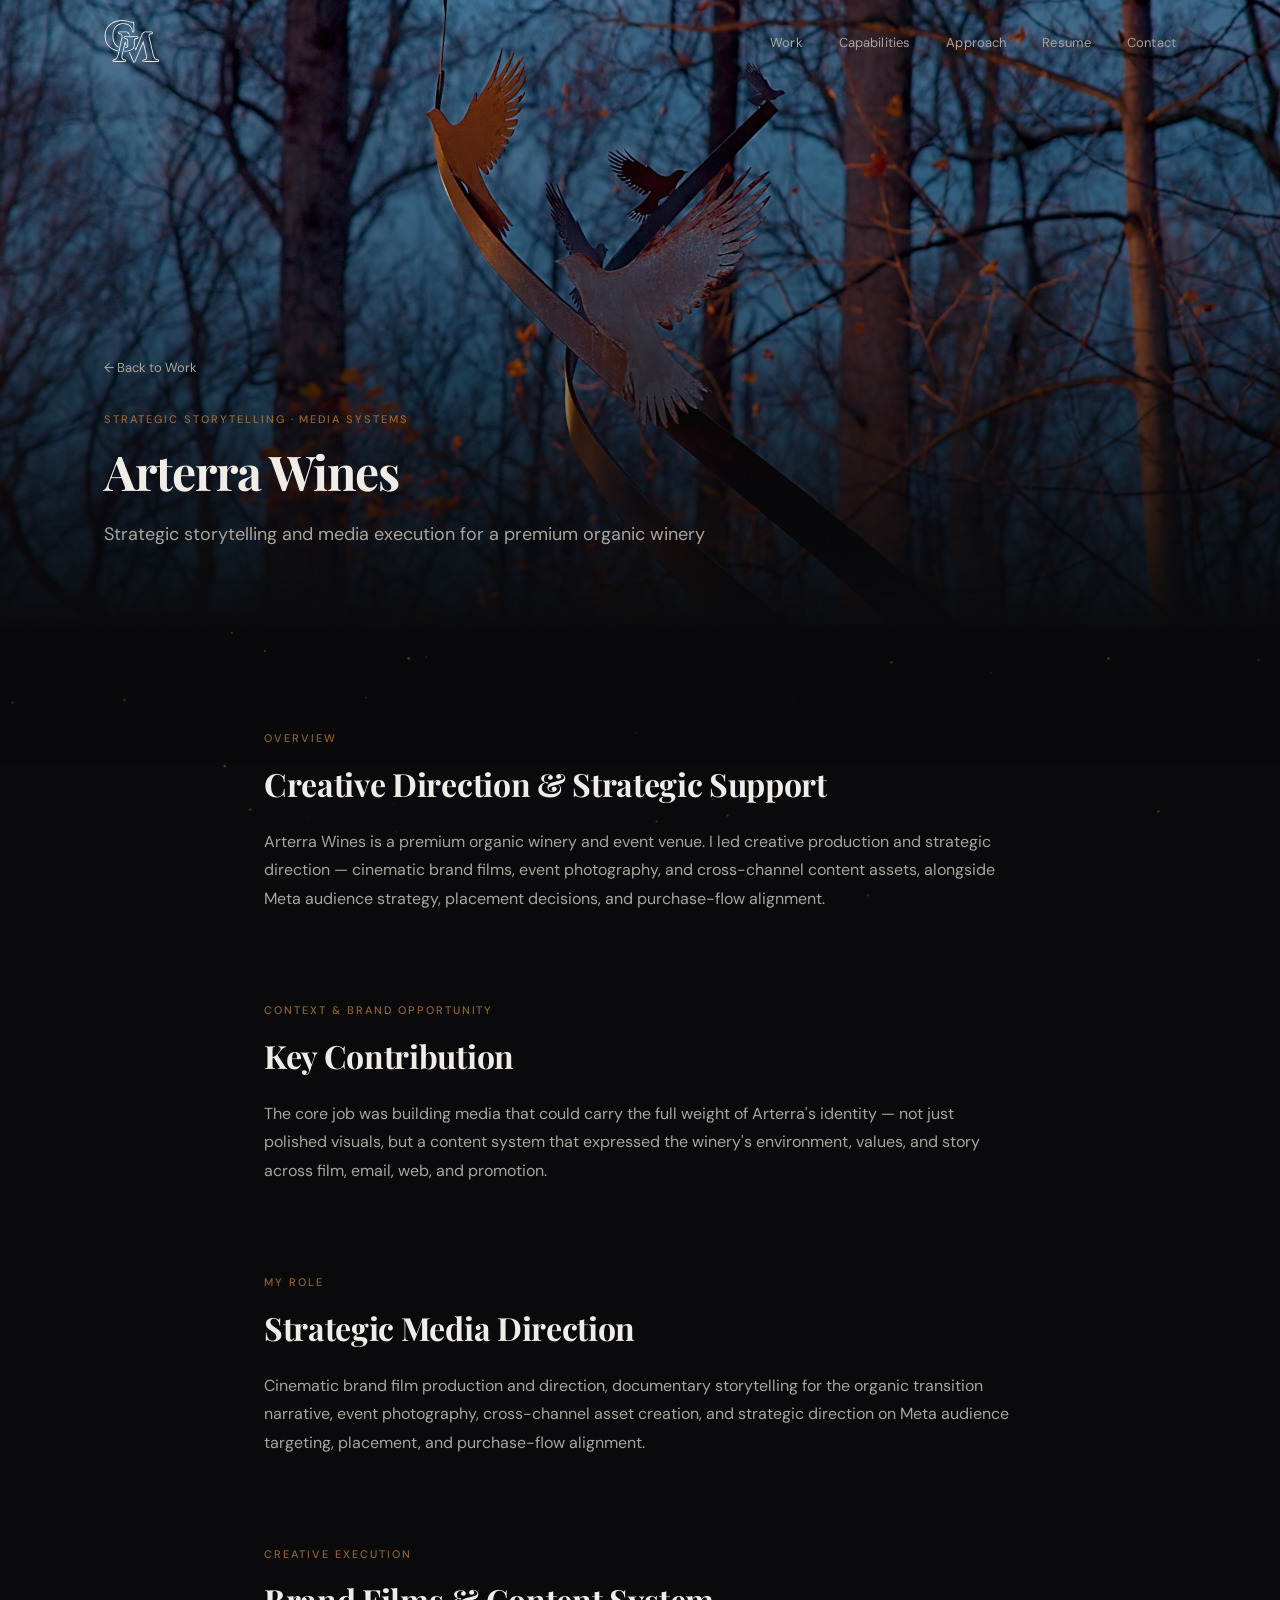
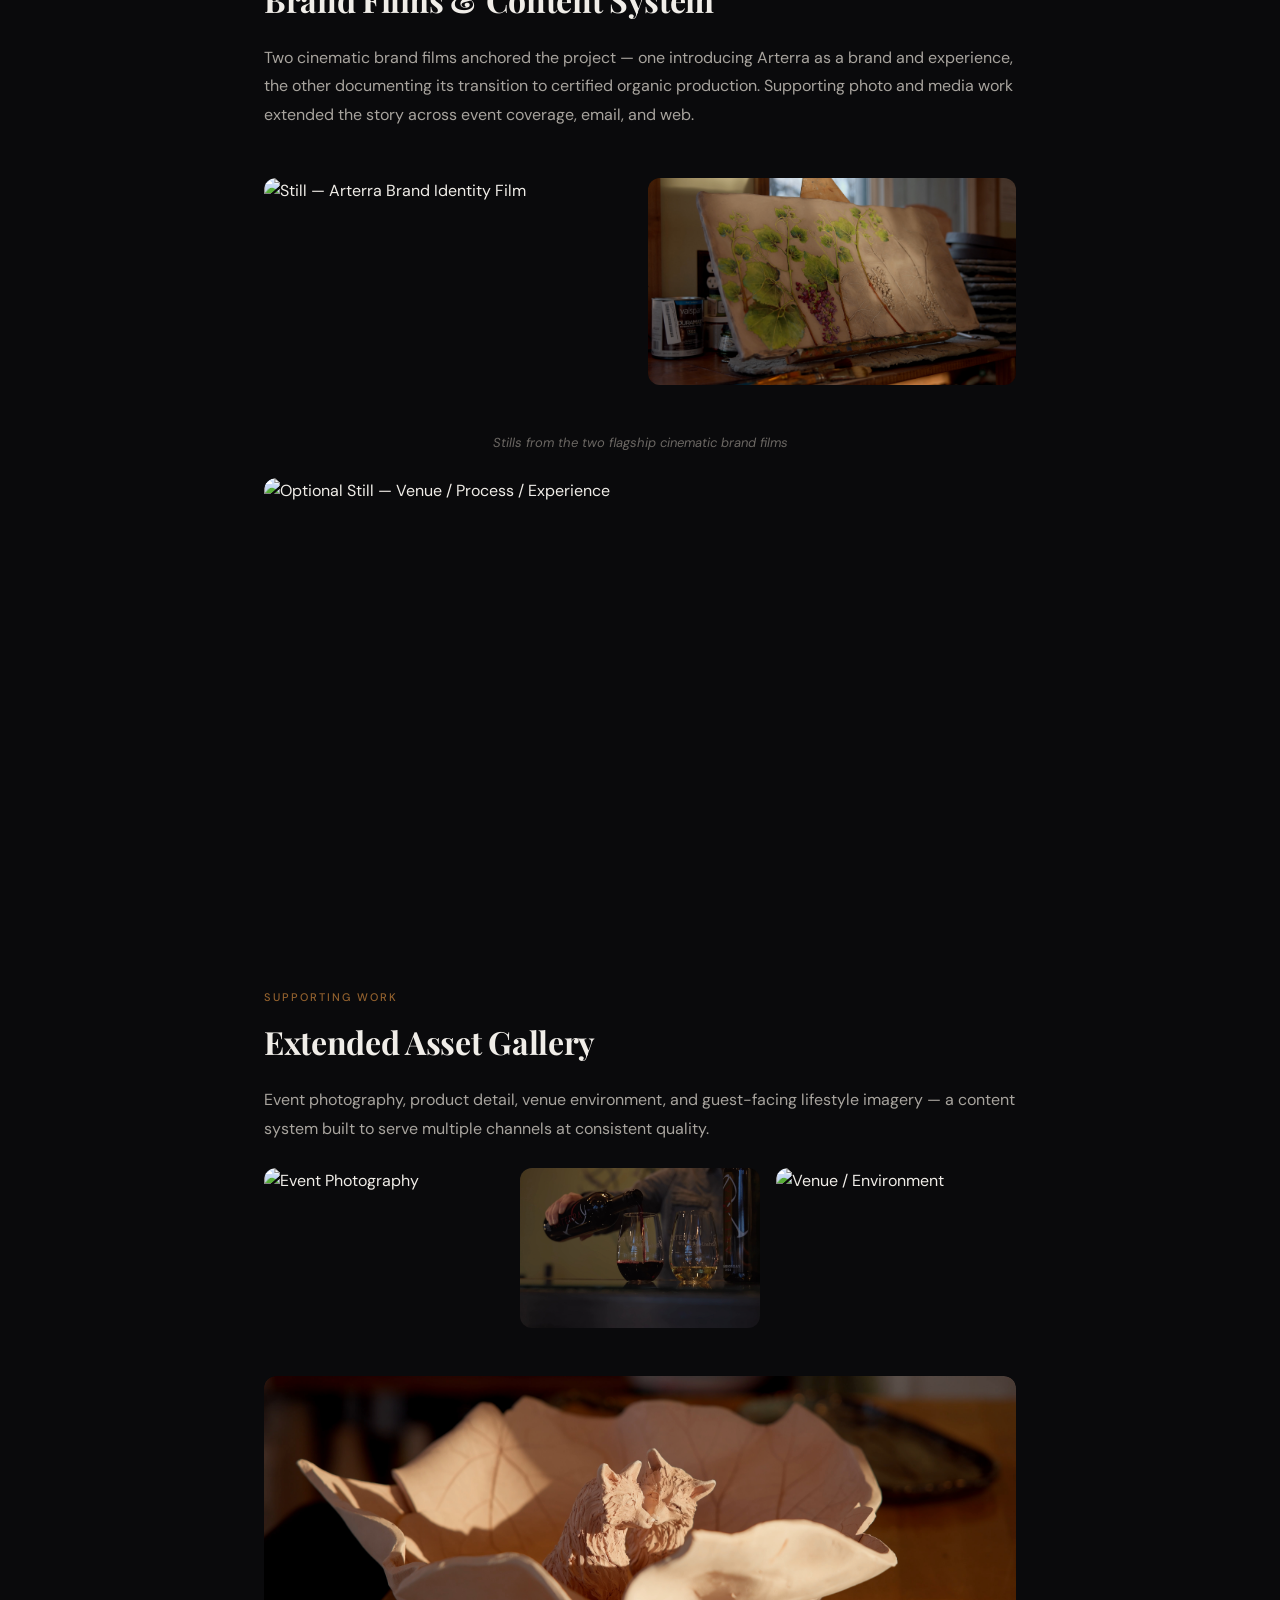
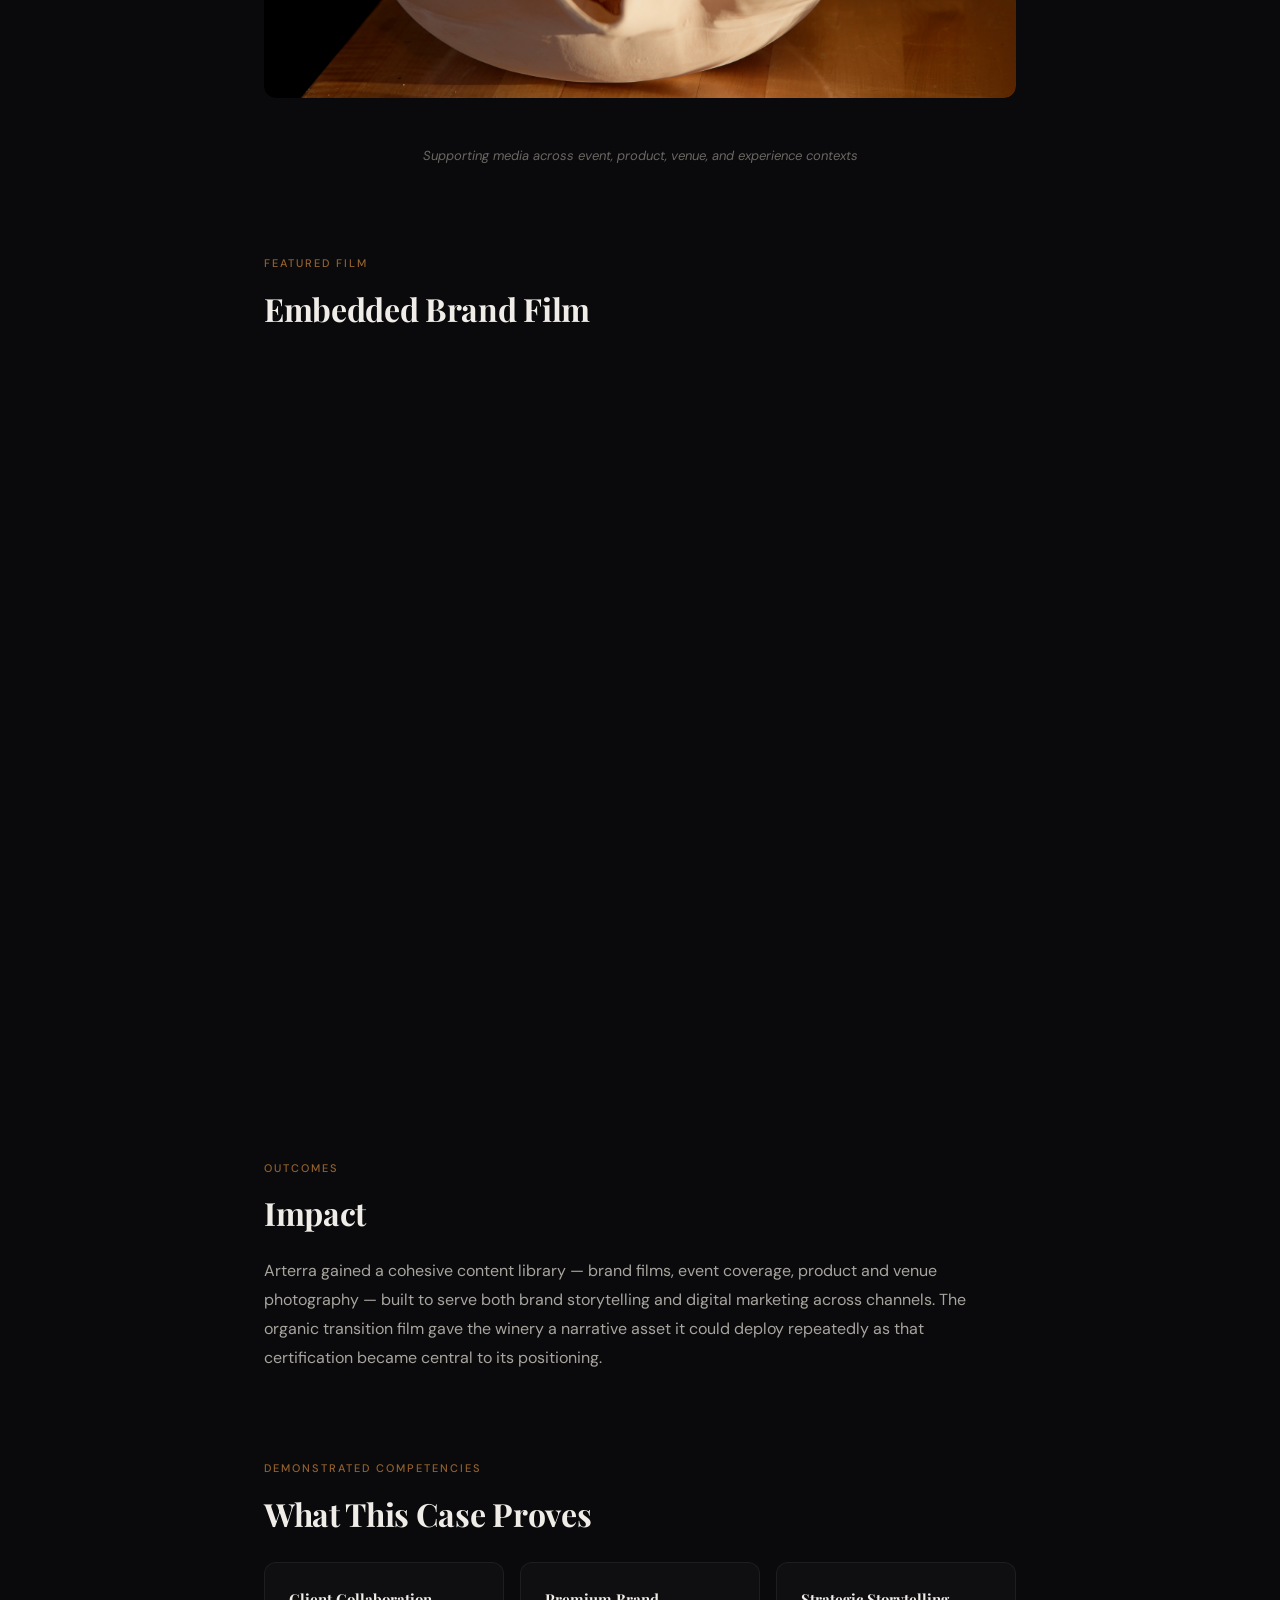
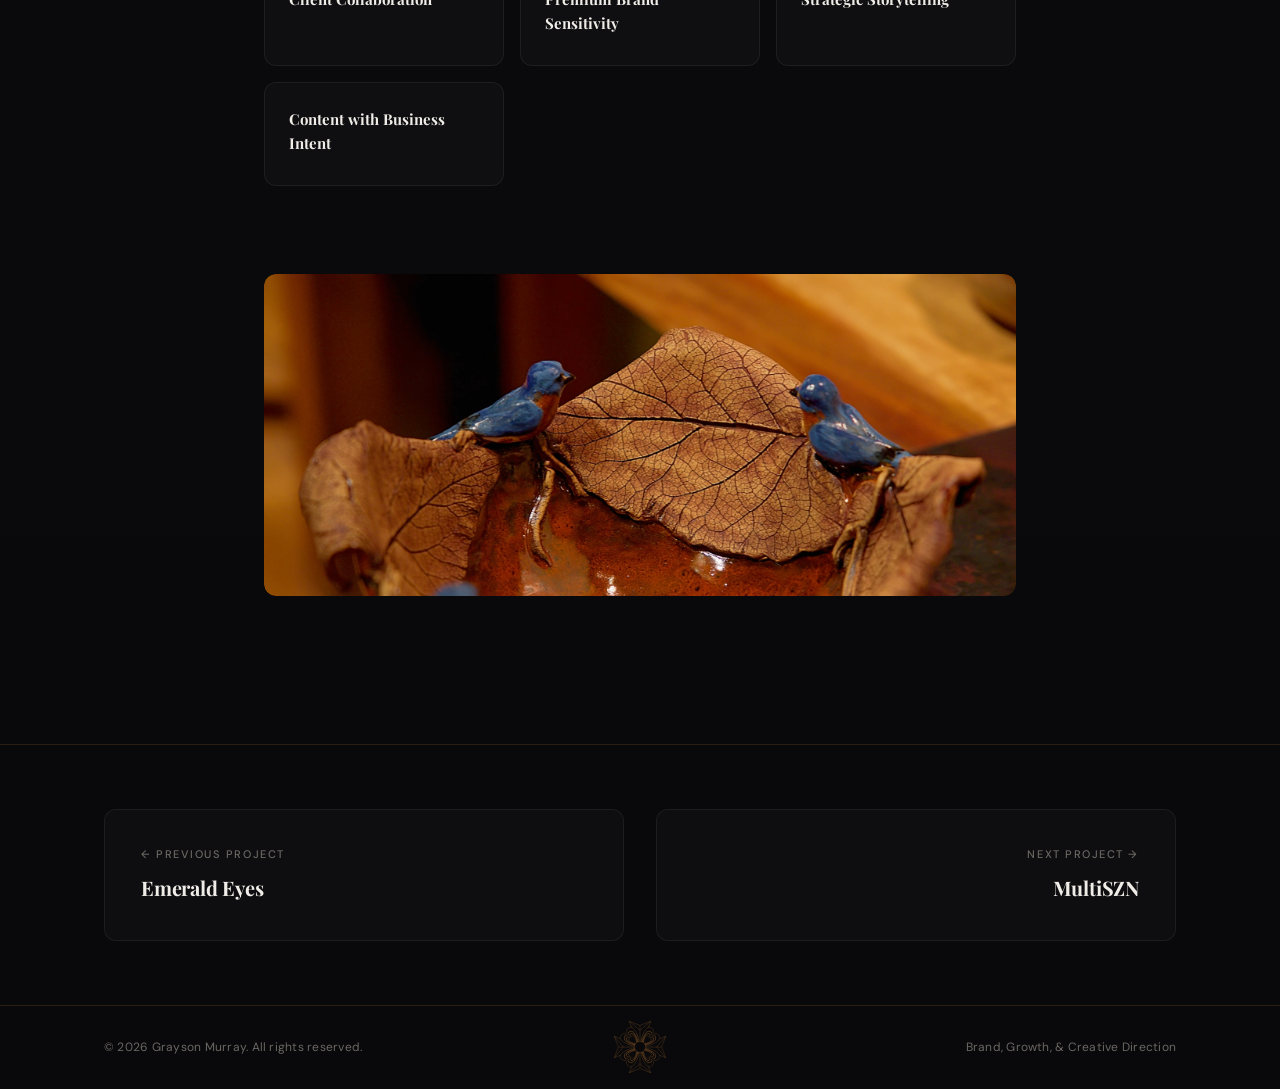
==== commit 93c09599: "Fixed Image Quality" ====
--- a/arterra-wines.html
+++ b/arterra-wines.html
@@ -58,10 +58,7 @@
   <!-- Case Hero -->
   <section class="case-hero">
     <div class="case-hero__bg">
-      <picture>
-                <source srcset="Site%20Media/Strongest%20Visuals/ARTERRA%20WINES%20STRONGEST%20VISUAL.webp" type="image/webp">
-                <img src="Site%20Media/Strongest%20Visuals/ARTERRA%20WINES%20STRONGEST%20VISUAL.jpg" alt="Arterra Wines — Strongest Visual" class="case-hero__bg-img">
-              </picture>
+      <img src="Site%20Media/Strongest%20Visuals/ARTERRA%20WINES%20STRONGEST%20VISUAL.jpg" alt="Arterra Wines — Strongest Visual" class="case-hero__bg-img">
     </div>
     <div class="container">
       <div class="case-hero__content fade-in">
@@ -105,23 +102,14 @@
         <p class="case-section__text">Two cinematic brand films anchored the project — one introducing Arterra as a brand and experience, the other documenting its transition to certified organic production. Supporting photo and media work extended the story across event coverage, email, and web.</p>
 
         <div class="case-media-grid case-media-grid--2">
-          <picture>
-                <source srcset="Site%20Media/Arterra%20Remaining%20Media/Still%20-%20Arterra%20Brand%20Identity%20Film.webp" type="image/webp">
-                <img src="Site%20Media/Arterra%20Remaining%20Media/Still%20-%20Arterra%20Brand%20Identity%20Film.jpg" alt="Still — Arterra Brand Identity Film" style="width: 100%; aspect-ratio: 16/9; object-fit: cover; border-radius: 12px;">
-              </picture>
-          <picture>
-                <source srcset="Site%20Media/Arterra%20Remaining%20Media/Still%20-%20Organic%20Transition%20Film.webp" type="image/webp">
-                <img src="Site%20Media/Arterra%20Remaining%20Media/Still%20-%20Organic%20Transition%20Film.jpg" alt="Still — Organic Transition Film" style="width: 100%; aspect-ratio: 16/9; object-fit: cover; border-radius: 12px;">
-              </picture>
+          <img loading="lazy" src="Site%20Media/Arterra%20Remaining%20Media/Still%20-%20Arterra%20Brand%20Identity%20Film.jpg" alt="Still — Arterra Brand Identity Film" style="width: 100%; aspect-ratio: 16/9; object-fit: cover; border-radius: 12px;">
+          <img loading="lazy" src="Site%20Media/Arterra%20Remaining%20Media/Still%20-%20Organic%20Transition%20Film.jpg" alt="Still — Organic Transition Film" style="width: 100%; aspect-ratio: 16/9; object-fit: cover; border-radius: 12px;">
         </div>
         <p class="case-media__caption">Stills from the two flagship cinematic brand films</p>
 
         <!-- Optional third still -->
         <div class="case-media" style="margin-top:24px;">
-          <picture>
-                <source srcset="Site%20Media/Arterra%20Remaining%20Media/Optional%20Still%20%E2%80%94%20Venue%20-%20Process%20-%20Experience.webp" type="image/webp">
-                <img src="Site%20Media/Arterra%20Remaining%20Media/Optional%20Still%20%E2%80%94%20Venue%20-%20Process%20-%20Experience.jpg" alt="Optional Still — Venue / Process / Experience" style="width: 100%; aspect-ratio: 16/9; object-fit: cover; border-radius: 12px;">
-              </picture>
+          <img loading="lazy" src="Site%20Media/Arterra%20Remaining%20Media/Optional%20Still%20%E2%80%94%20Venue%20-%20Process%20-%20Experience.jpg" alt="Optional Still — Venue / Process / Experience" style="width: 100%; aspect-ratio: 16/9; object-fit: cover; border-radius: 12px;">
         </div>
       </section>
 
@@ -132,25 +120,13 @@
         <p class="case-section__text">Event photography, product detail, venue environment, and guest-facing lifestyle imagery — a content system built to serve multiple channels at consistent quality.</p>
 
         <div class="case-media-grid case-media-grid--3" style="margin-top: 24px;">
-          <picture>
-                <source srcset="Site%20Media/Arterra%20Remaining%20Media/Event%20Photography.webp" type="image/webp">
-                <img src="Site%20Media/Arterra%20Remaining%20Media/Event%20Photography.jpg" alt="Event Photography" style="width: 100%; aspect-ratio: 3/2; object-fit: cover; border-radius: 12px;">
-              </picture>
-          <picture>
-                <source srcset="Site%20Media/Arterra%20Remaining%20Media/Wine%20:%20Product%20Detail.webp" type="image/webp">
-                <img src="Site%20Media/Arterra%20Remaining%20Media/Wine%20:%20Product%20Detail.jpg" alt="Wine / Product Detail" style="width: 100%; aspect-ratio: 3/2; object-fit: cover; border-radius: 12px;">
-              </picture>
-          <picture>
-                <source srcset="Site%20Media/Arterra%20Remaining%20Media/Venue%20-%20Environment.webp" type="image/webp">
-                <img src="Site%20Media/Arterra%20Remaining%20Media/Venue%20-%20Environment.jpg" alt="Venue / Environment" style="width: 100%; aspect-ratio: 3/2; object-fit: cover; object-position: center top; border-radius: 12px;">
-              </picture>
+          <img loading="lazy" src="Site%20Media/Arterra%20Remaining%20Media/Event%20Photography.jpg" alt="Event Photography" style="width: 100%; aspect-ratio: 3/2; object-fit: cover; border-radius: 12px;">
+          <img loading="lazy" src="Site%20Media/Arterra%20Remaining%20Media/Wine%20:%20Product%20Detail.jpg" alt="Wine / Product Detail" style="width: 100%; aspect-ratio: 3/2; object-fit: cover; border-radius: 12px;">
+          <img loading="lazy" src="Site%20Media/Arterra%20Remaining%20Media/Venue%20-%20Environment.jpg" alt="Venue / Environment" style="width: 100%; aspect-ratio: 3/2; object-fit: cover; object-position: center top; border-radius: 12px;">
         </div>
 
         <div class="case-media" style="margin-top:16px;">
-          <picture>
-                <source srcset="Site%20Media/Arterra%20Remaining%20Media/Lifestyle%20:%20Guest-Facing%20Image.webp" type="image/webp">
-                <img src="Site%20Media/Arterra%20Remaining%20Media/Lifestyle%20:%20Guest-Facing%20Image.jpg" alt="Lifestyle / Guest-Facing Image" style="width: 100%; aspect-ratio: 21/9; object-fit: cover; object-position: center 70%; border-radius: 12px;">
-              </picture>
+          <img loading="lazy" src="Site%20Media/Arterra%20Remaining%20Media/Lifestyle%20:%20Guest-Facing%20Image.jpg" alt="Lifestyle / Guest-Facing Image" style="width: 100%; aspect-ratio: 21/9; object-fit: cover; object-position: center 70%; border-radius: 12px;">
         </div>
         <p class="case-media__caption">Supporting media across event, product, venue, and experience contexts</p>
       </section>
@@ -210,10 +186,7 @@
       <!-- Closing Image -->
       <section class="case-section fade-in">
         <div class="case-media">
-          <picture>
-                <source srcset="Site%20Media/Arterra%20Remaining%20Media/Quiet%2C%20Refined%20Closing%20Image%20%E2%80%94%20Arterra%20Detail.webp" type="image/webp">
-                <img src="Site%20Media/Arterra%20Remaining%20Media/Quiet%2C%20Refined%20Closing%20Image%20%E2%80%94%20Arterra%20Detail.jpg" alt="Quiet, Refined Closing Image — Arterra Detail" style="width: 100%; aspect-ratio: 21/9; object-fit: cover; border-radius: 12px;">
-              </picture>
+          <img loading="lazy" src="Site%20Media/Arterra%20Remaining%20Media/Quiet%2C%20Refined%20Closing%20Image%20%E2%80%94%20Arterra%20Detail.jpg" alt="Quiet, Refined Closing Image — Arterra Detail" style="width: 100%; aspect-ratio: 21/9; object-fit: cover; border-radius: 12px;">
         </div>
       </section>
 
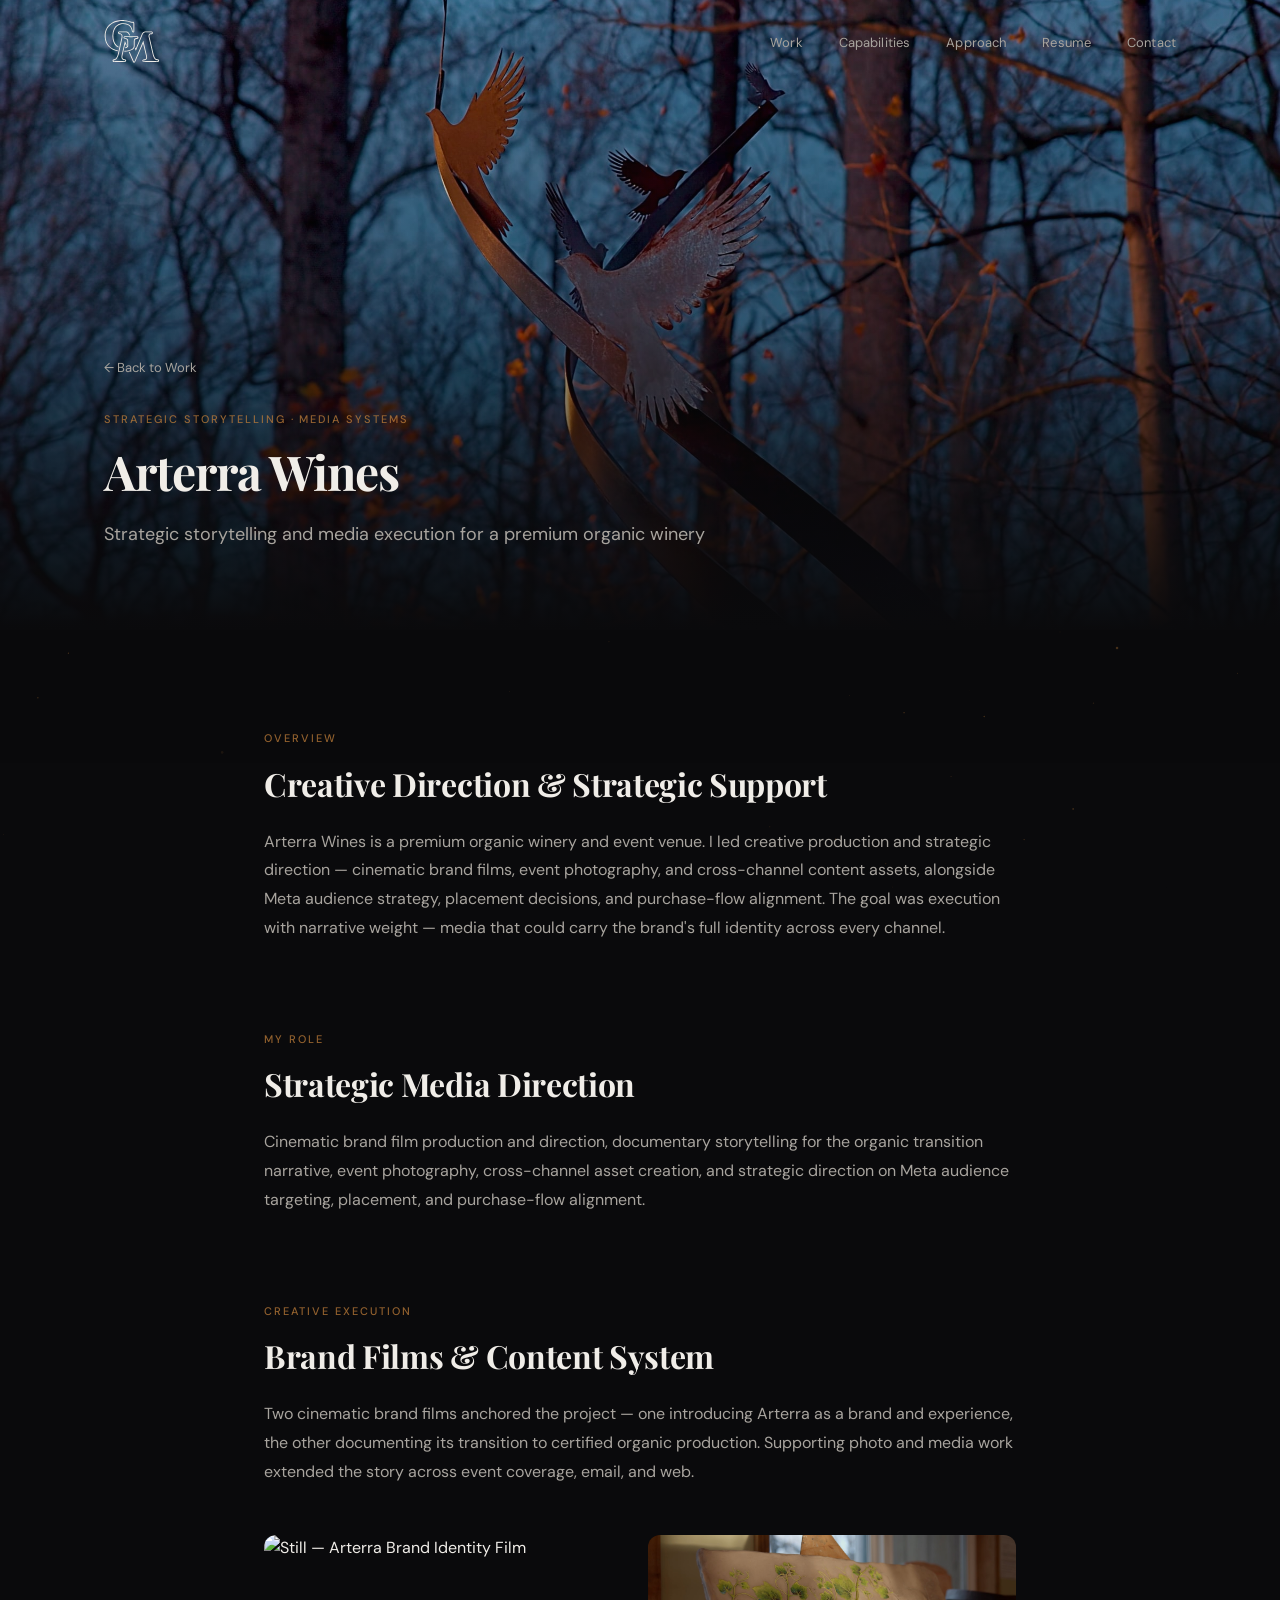
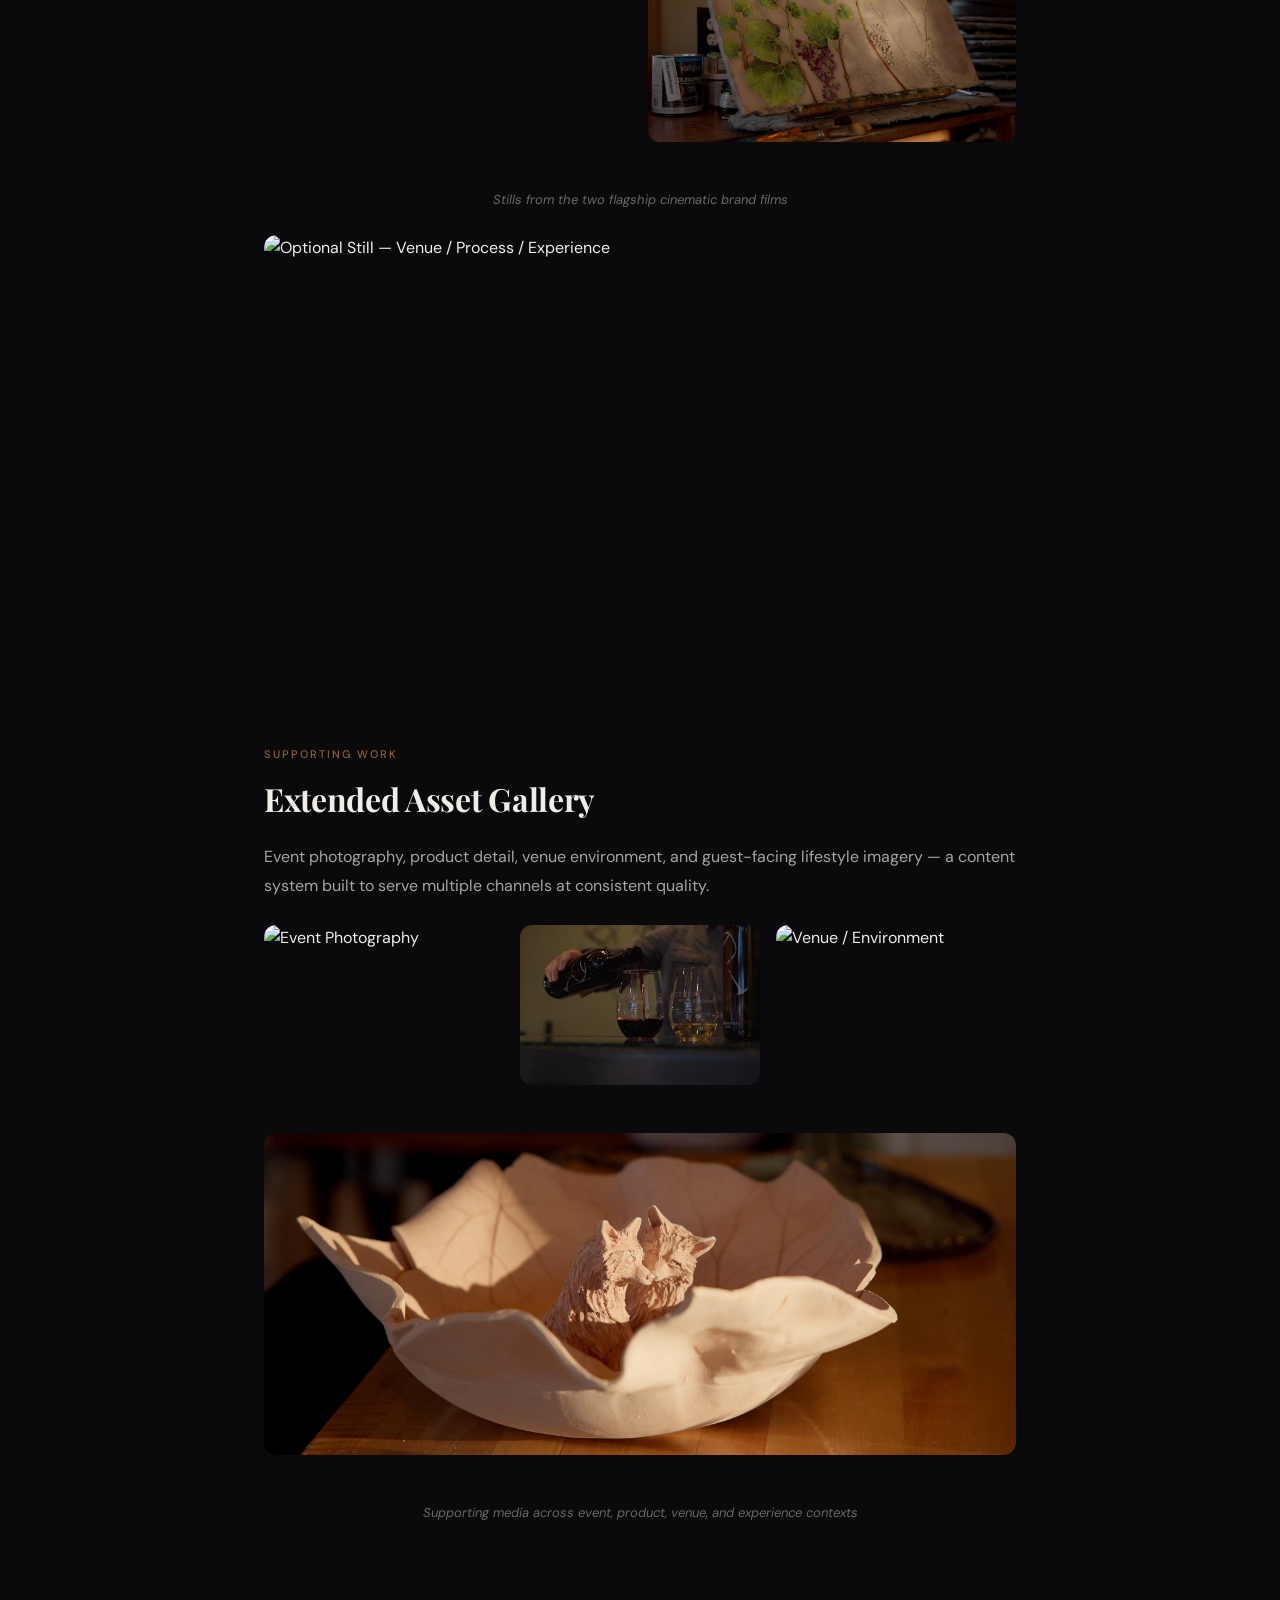
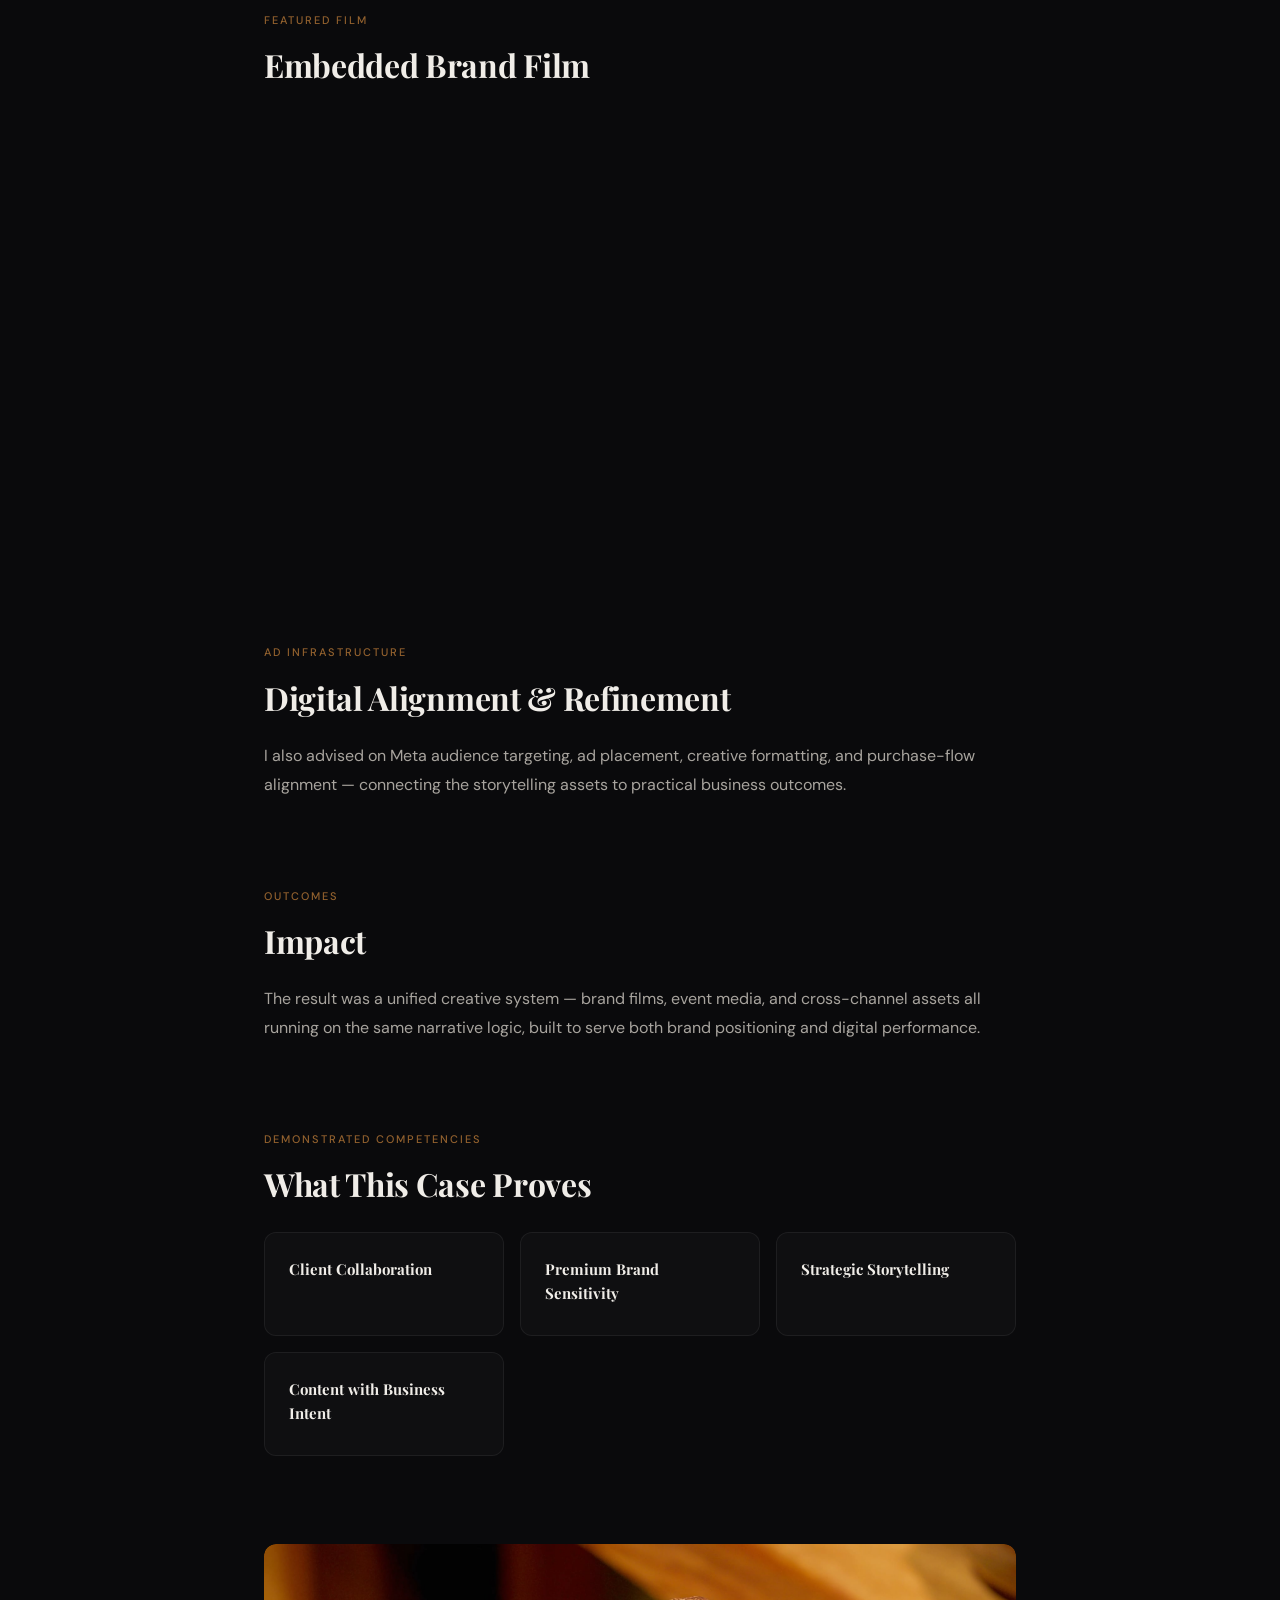
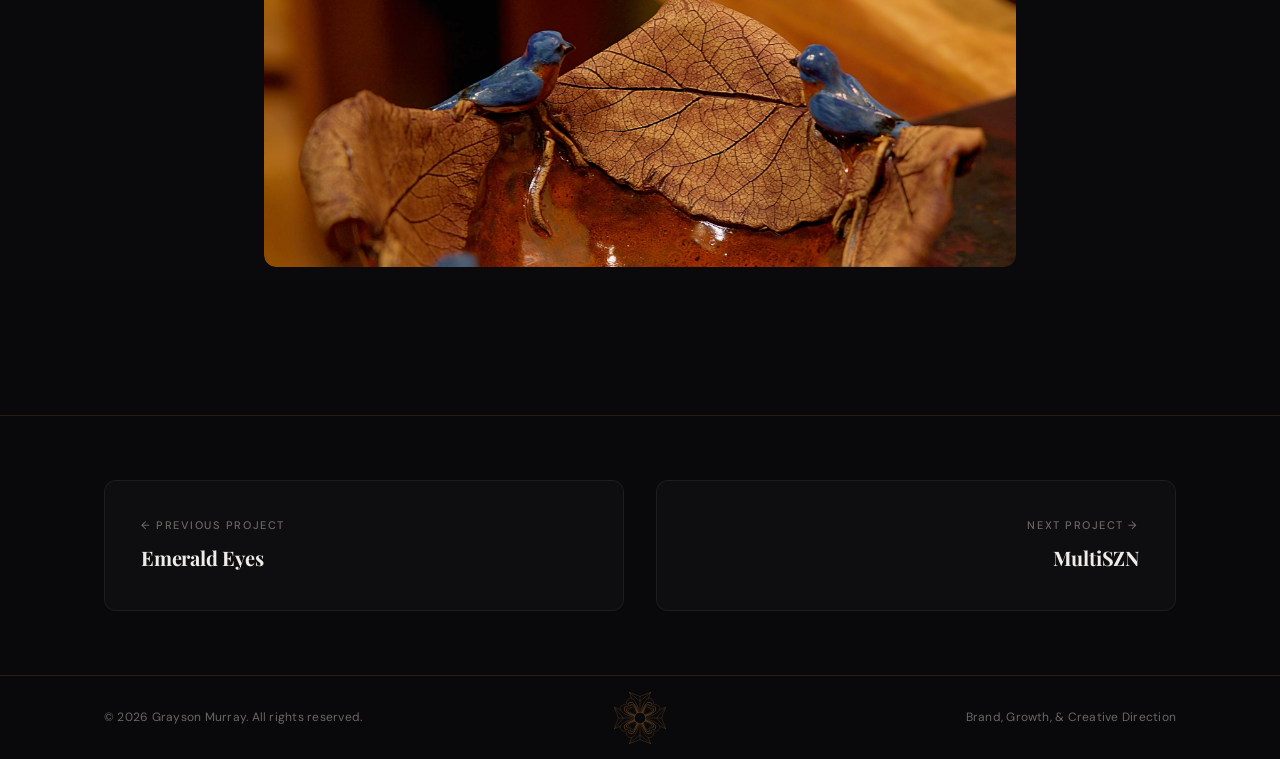
==== commit 93dacf87: "Copy Revision & Image Optimization" ====
--- a/arterra-wines.html
+++ b/arterra-wines.html
@@ -78,15 +78,9 @@
       <section class="case-section fade-in">
         <span class="label case-section__label">Overview</span>
         <h2 class="heading-md case-section__title">Creative Direction &amp; Strategic Support</h2>
-        <p class="case-section__text">Arterra Wines is a premium organic winery and event venue. I led creative production and strategic direction — cinematic brand films, event photography, and cross-channel content assets, alongside Meta audience strategy, placement decisions, and purchase-flow alignment.</p>
-      </section>
-
-      <!-- Key Contribution -->
-      <section class="case-section fade-in">
-        <span class="label case-section__label">Context &amp; Brand Opportunity</span>
-        <h2 class="heading-md case-section__title">Key Contribution</h2>
-        <p class="case-section__text">The core job was building media that could carry the full weight of Arterra's identity — not just polished visuals, but a content system that expressed the winery's environment, values, and story across film, email, web, and promotion.</p>
-      </section>
+        <p class="case-section__text">Arterra Wines is a premium organic winery and event venue. I led creative production and strategic direction — cinematic brand films, event photography, and cross-channel content assets, alongside Meta audience strategy, placement decisions, and purchase-flow alignment. The goal was execution with narrative weight — media that could carry the brand's full identity across every channel.</p>
+      </section>
+
 
       <!-- My Role -->
       <section class="case-section fade-in">
@@ -153,14 +147,14 @@
       <section class="case-section fade-in">
         <span class="label case-section__label">Ad Infrastructure</span>
         <h2 class="heading-md case-section__title">Digital Alignment &amp; Refinement</h2>
-        <p class="case-section__text">Alongside creative production, I directed Meta audience strategy, ad placement, creative format optimization, and purchase-flow alignment — connecting the storytelling assets to practical business goals.</p>
+        <p class="case-section__text">I also advised on Meta audience targeting, ad placement, creative formatting, and purchase-flow alignment — connecting the storytelling assets to practical business outcomes.</p>
       </section>
 
       <!-- Outcomes -->
       <section class="case-section fade-in">
         <span class="label case-section__label">Outcomes</span>
         <h2 class="heading-md case-section__title">Impact</h2>
-        <p class="case-section__text">Arterra gained a cohesive content library — brand films, event coverage, product and venue photography — built to serve both brand storytelling and digital marketing across channels. The organic transition film gave the winery a narrative asset it could deploy repeatedly as that certification became central to its positioning.</p>
+        <p class="case-section__text">The result was a unified creative system — brand films, event media, and cross-channel assets all running on the same narrative logic, built to serve both brand positioning and digital performance.</p>
       </section>
 
       <!-- What This Case Proves -->
